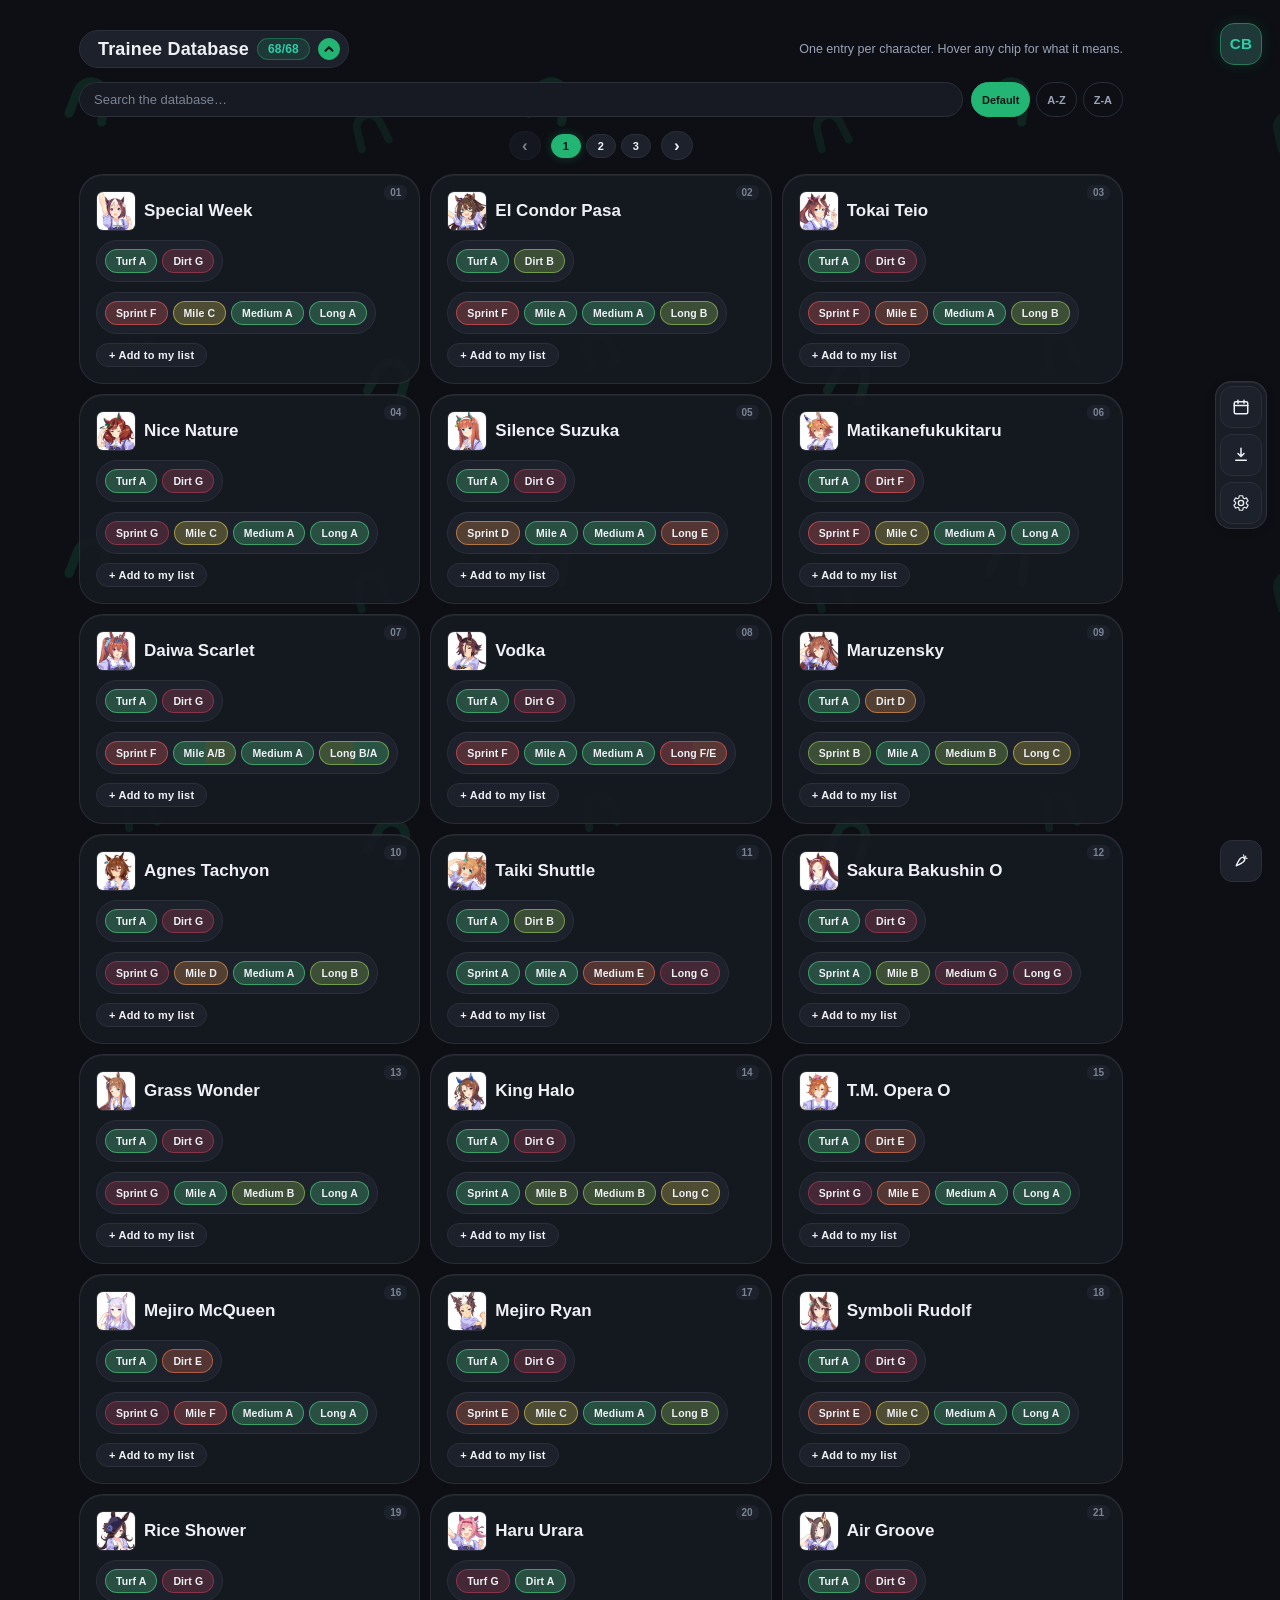
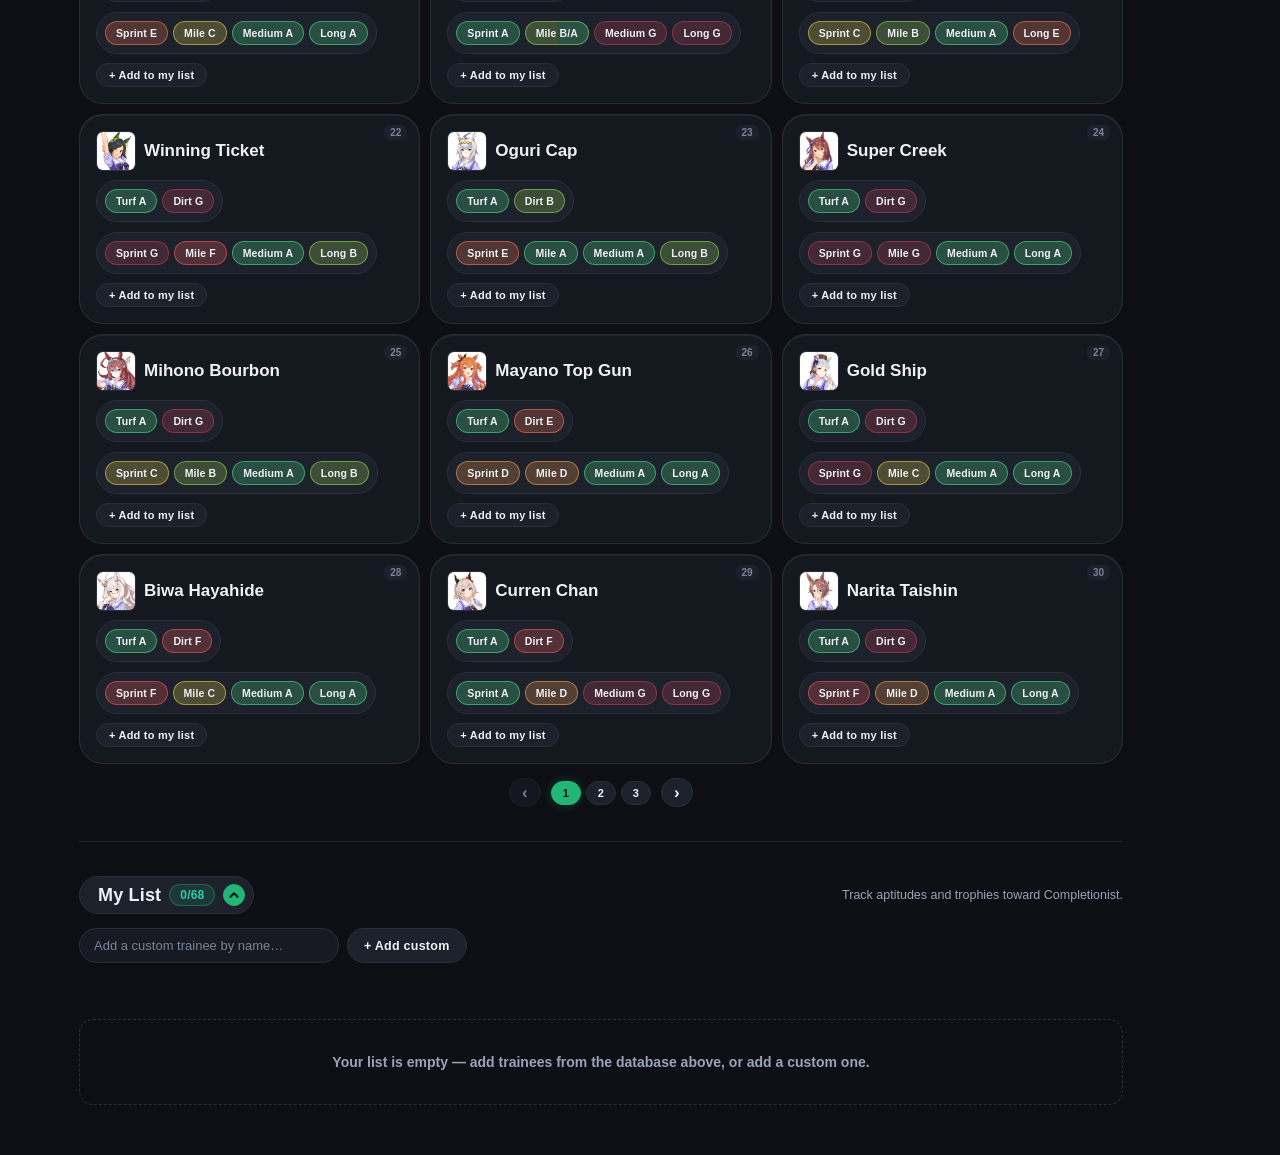
==== preview/index.html @ 5a446fa1 "v4.5-prev2.1" ====
<!DOCTYPE html>
<html lang="en">
<head>
  <meta charset="UTF-8">
  <meta name="viewport" content="width=device-width, initial-scale=1.0">
  <meta name="description" content="Completionist Board - Track character aptitudes, distances, and trophy ledger for trainees.">
  <meta http-equiv="Content-Security-Policy" content="default-src 'self'; script-src 'self'; style-src 'self' 'unsafe-inline' https://fonts.googleapis.com; font-src 'self' https://fonts.gstatic.com; img-src 'self' data: blob:; connect-src 'self'; object-src 'none'; base-uri 'self'; form-action 'self'; worker-src 'none'">
  <title>Completionist Board</title>
  <link rel="preconnect" href="https://fonts.googleapis.com">
  <link href="https://fonts.googleapis.com/css2?family=Quicksand:wght@400;500;600;700&display=swap" rel="stylesheet">
  <link rel="icon" type="image/png" href="../favicon.png">
  <link rel="stylesheet" href="style.css">
</head>
<body>

<svg class="bg-pattern" aria-hidden="true" focusable="false" xmlns="http://www.w3.org/2000/svg">
  <defs>
    <g id="cleat-shape">
      <path d="M-13,14 L-11,-3 A11,11 0 0 1 11,-3 L13,14" fill="none" stroke="var(--accent)" stroke-width="7" stroke-linecap="round" stroke-linejoin="round"/>
    </g>
    <pattern id="cleat-pattern" width="460" height="460" patternUnits="userSpaceOnUse">
      <use href="#cleat-shape" opacity="0.13" transform="translate(90,100) scale(1.3) rotate(15)"/>
      <use href="#cleat-shape" opacity="0.10" transform="translate(370,130) scale(1.1) rotate(-20)"/>
      <use href="#cleat-shape" opacity="0.11" transform="translate(140,350) scale(1.1) rotate(-12)"/>
      <use href="#cleat-shape" opacity="0.14" transform="translate(390,380) scale(1.3) rotate(22)"/>
    </pattern>
  </defs>
  <rect width="100%" height="100%" fill="url(#cleat-pattern)"/>
</svg>

<div class="topbar">
  <div class="wrap topbar-inner">
    <div class="brand">
      <h1>
        <svg class="brand-mark" viewBox="0 0 42 42" aria-hidden="true" xmlns="http://www.w3.org/2000/svg">
          <text x="50%" y="50%" dy=".35em" text-anchor="middle">CB</text>
        </svg>
        <span class="sr-only">Completionist Board</span>
      </h1>
    </div>
    <div class="topbar-actions">
      <div class="rail-nav" aria-label="Main navigation">
        <button class="btn rail-action" id="rail-view-btn" type="button" aria-label="Calendar View" title="Calendar View" data-tooltip="Calendar View">
          <svg viewBox="0 0 24 24" fill="none" aria-hidden="true" xmlns="http://www.w3.org/2000/svg">
            <rect x="3" y="5" width="18" height="16" rx="2" stroke="currentColor" stroke-width="2"/>
            <path d="M3 10H21M8 3V7M16 3V7" stroke="currentColor" stroke-width="2" stroke-linecap="round"/>
          </svg>
        </button>
        <button class="btn rail-action" id="backup-btn" type="button" aria-label="Backup" title="Backup" data-tooltip="Backup">
          <svg viewBox="0 0 24 24" fill="none" aria-hidden="true" xmlns="http://www.w3.org/2000/svg">
            <path d="M12 3v11M8 10l4 4 4-4M5 19h14" stroke="currentColor" stroke-width="2" stroke-linecap="round" stroke-linejoin="round"/>
          </svg>
        </button>
      </div>
      <div class="settings-wrap">
        <button class="btn icon-btn" id="settings-btn" aria-label="Settings" title="Settings" aria-haspopup="true" aria-expanded="false" aria-controls="settings-panel">
          <svg viewBox="0 0 24 24" aria-hidden="true" xmlns="http://www.w3.org/2000/svg" fill="none" stroke="currentColor" stroke-linecap="round" stroke-linejoin="round">
            <path d="M19.14 12.94c.04-.31.06-.63.06-.94s-.02-.63-.06-.94l2.03-1.58a.5.5 0 0 0 .12-.64l-1.92-3.32a.5.5 0 0 0-.6-.22l-2.39.96a7.03 7.03 0 0 0-1.6-.94l-.36-2.54a.5.5 0 0 0-.5-.43h-3.84a.5.5 0 0 0-.5.43l-.36 2.54a7.03 7.03 0 0 0-1.6.94l-2.39-.96a.5.5 0 0 0-.6.22l-1.92 3.32a.5.5 0 0 0 .12.64l2.03 1.58c-.04.31-.06.63-.06.94s.02.63.06.94l-2.03 1.58a.5.5 0 0 0-.12.64l1.92 3.32c.14.24.42.34.66.25l2.39-.96c.5.33 1.04.61 1.6.94l.36 2.54c.05.22.25.38.5.38h3.84c.25 0 .45-.16.5-.38l.36-2.54c.56-.33 1.1-.61 1.6-.94l2.39.96c.24.09.52-.01.66-.25l1.92-3.32a.5.5 0 0 0-.12-.64l-2.03-1.58z" stroke-width="1.5"/>
            <circle cx="12" cy="12" r="3.5" stroke-width="1.8" fill="none"/>
          </svg>
        </button>
        <div class="settings-panel" id="settings-panel">
          <div class="settings-group-label">Appearance</div>
          <div class="settings-row settings-row-icons">
            <button class="icon-pill-btn" id="mode-toggle-btn" aria-label="Toggle light/dark mode" data-tooltip="Toggle mode">
              <svg class="icon-toggle-sun" viewBox="0 0 24 24" fill="none" xmlns="http://www.w3.org/2000/svg">
                <circle cx="12" cy="12" r="4.2" stroke="currentColor" stroke-width="2" stroke-linecap="round"/>
                <path d="M12 2.5V5M12 19V21.5M4.2 4.2L6 6M18 18L19.8 19.8M2.5 12H5M19 12H21.5M4.2 19.8L6 18M18 6L19.8 4.2" stroke="currentColor" stroke-width="2" stroke-linecap="round"/>
              </svg>
              <svg class="icon-toggle-moon" viewBox="0 0 24 24" fill="none" xmlns="http://www.w3.org/2000/svg">
                <path d="M20 14.5A8.5 8.5 0 1 1 9.5 4a7 7 0 0 0 10.5 10.5Z" stroke="currentColor" stroke-width="2" stroke-linecap="round" stroke-linejoin="round"/>
              </svg>
            </button>
            <button class="icon-pill-btn" id="theme-toggle-btn" aria-label="Toggle Turf/Dirt color theme" data-tooltip="Toggle color theme">
              <svg class="icon-toggle-turf" viewBox="0 0 24 24" fill="none" xmlns="http://www.w3.org/2000/svg">
                <path d="M6 20V13C6 10 8 8 8 8C8 8 6 10 6 13" stroke="currentColor" stroke-width="2" stroke-linecap="round" stroke-linejoin="round"/>
                <path d="M12 20V10C12 7 14 5 14 5C14 5 12 7 12 10" stroke="currentColor" stroke-width="2" stroke-linecap="round" stroke-linejoin="round"/>
                <path d="M18 20V13C18 10 20 8 20 8C20 8 18 10 18 13" stroke="currentColor" stroke-width="2" stroke-linecap="round" stroke-linejoin="round"/>
              </svg>
              <svg class="icon-toggle-dirt" viewBox="0 0 24 24" fill="none" xmlns="http://www.w3.org/2000/svg">
                <path d="M3 18L8 9L12 15L15 10L21 18" stroke="currentColor" stroke-width="2" stroke-linecap="round" stroke-linejoin="round"/>
                <path d="M3 20H21" stroke="currentColor" stroke-width="2" stroke-linecap="round"/>
              </svg>
            </button>
          </div>
          <div class="settings-group-label" style="margin-top:6px;">Navbar position</div>
          <div class="nav-position-group" role="group" aria-label="Navbar position">
            <button class="nav-pos-btn" type="button" data-pos="left" aria-label="Place navbar on the left" aria-pressed="false" data-tooltip="Left">
              <svg viewBox="0 0 24 24" fill="none" aria-hidden="true" xmlns="http://www.w3.org/2000/svg">
                <rect x="3" y="4" width="18" height="16" rx="2.5" stroke="currentColor" stroke-width="2"/>
                <rect x="4.5" y="5.5" width="4" height="13" rx="1.5" fill="currentColor"/>
              </svg>
            </button>
            <button class="nav-pos-btn" type="button" data-pos="top" aria-label="Place navbar at the top" aria-pressed="false" data-tooltip="Top">
              <svg viewBox="0 0 24 24" fill="none" aria-hidden="true" xmlns="http://www.w3.org/2000/svg">
                <rect x="3" y="4" width="18" height="16" rx="2.5" stroke="currentColor" stroke-width="2"/>
                <rect x="4.5" y="5.5" width="15" height="4" rx="1.5" fill="currentColor"/>
              </svg>
            </button>
            <button class="nav-pos-btn" type="button" data-pos="right" aria-label="Place navbar on the right" aria-pressed="false" data-tooltip="Right">
              <svg viewBox="0 0 24 24" fill="none" aria-hidden="true" xmlns="http://www.w3.org/2000/svg">
                <rect x="3" y="4" width="18" height="16" rx="2.5" stroke="currentColor" stroke-width="2"/>
                <rect x="15.5" y="5.5" width="4" height="13" rx="1.5" fill="currentColor"/>
              </svg>
            </button>
            <button class="nav-pos-btn" type="button" data-pos="bottom" aria-label="Place navbar at the bottom" aria-pressed="false" data-tooltip="Bottom">
              <svg viewBox="0 0 24 24" fill="none" aria-hidden="true" xmlns="http://www.w3.org/2000/svg">
                <rect x="3" y="4" width="18" height="16" rx="2.5" stroke="currentColor" stroke-width="2"/>
                <rect x="4.5" y="14.5" width="15" height="4" rx="1.5" fill="currentColor"/>
              </svg>
            </button>
          </div>

          <div class="settings-divider"></div>
          <div class="settings-group-label">Customize</div>
          <div class="settings-row">
            <span>Custom trainees</span>
            <label class="switch"><input type="checkbox" id="toggle-custom-trainee"><span class="switch-slider"></span></label>
          </div>
          <div class="settings-row">
            <span>Custom trophies</span>
            <label class="switch"><input type="checkbox" id="toggle-custom-trophy"><span class="switch-slider"></span></label>
          </div>

          <div class="settings-divider"></div>
          <button class="btn small settings-about-btn" id="about-btn">About Completionist Board</button>
        </div>
      </div>
    </div>
    <div class="rail-item-wrap carotene-wrap">
      <button class="btn rail-action" id="carotene-btn" type="button" aria-label="Carotene" title="Carotene" data-tooltip="Carotene" aria-expanded="false" aria-controls="carotene-panel">
        <svg viewBox="0 0 24 24" fill="none" aria-hidden="true" xmlns="http://www.w3.org/2000/svg" stroke="currentColor" stroke-linecap="round" stroke-linejoin="round">
          <g transform="rotate(45 12 12)">
            <path d="M12 21C10.5 17 9 13.4 9 10.3C9 7.7 10.3 6.1 12 6.1C13.7 6.1 15 7.7 15 10.3C15 13.4 13.5 17 12 21Z" stroke-width="1.8"/>
            <path d="M12 6.3C11 4.9 10 4.3 8.6 3.9" stroke-width="1.5"/>
            <path d="M12 6.1C12 4.7 12 3.7 12 2.9" stroke-width="1.5"/>
            <path d="M12 6.3C13 4.9 14 4.3 15.4 3.9" stroke-width="1.5"/>
          </g>
        </svg>
      </button>
      <div class="carotene-panel" id="carotene-panel" aria-hidden="true">Coming Soon</div>
    </div>
  </div>
</div>

<div class="wrap">

<div id="standard-view">
  <section class="block">
    <div class="block-head">
      <h2>Trainee Database <span class="section-count" id="db-count">0/0</span>
        <button class="block-collapse-btn" id="db-collapse-btn" aria-label="Collapse Trainee Database">
          <span class="cal-trainee-arrow open">
            <svg viewBox="0 0 24 24" fill="none" xmlns="http://www.w3.org/2000/svg">
              <path d="M6 9l6 6 6-6" stroke="currentColor" stroke-width="3.5" stroke-linecap="round" stroke-linejoin="round"/>
            </svg>
          </span>
        </button>
      </h2>
      <span class="desc">One entry per character. Hover any chip for what it means.</span>
    </div>
    <div class="block-body open overflow-visible" id="db-block-body">
      <div class="search-row">
        <input class="search" id="db-search" type="text" placeholder="Search the database…">
        <div class="cal-trainee-sort" id="db-sort">
          <button class="sort-btn active" data-sort="default">Default</button>
          <button class="sort-btn" data-sort="az">A-Z</button>
          <button class="sort-btn" data-sort="za">Z-A</button>
        </div>
      </div>
      <div class="db-pagination" id="db-pagination-top" role="navigation" aria-label="Trainee database pagination"></div>
      <div class="db-grid" id="db-grid"></div>
      <div class="db-pagination" id="db-pagination-bottom" role="navigation" aria-label="Trainee database pagination"></div>
    </div>
  </section>

  <hr style="border:none;border-top:1px solid var(--line-soft);margin:34px 0;">

  <section class="block">
    <div class="block-head">
      <h2>My List <span class="section-count" id="my-count">0/0</span>
        <button class="block-collapse-btn" id="my-collapse-btn" aria-label="Collapse My List">
          <span class="cal-trainee-arrow open">
            <svg viewBox="0 0 24 24" fill="none" xmlns="http://www.w3.org/2000/svg">
              <path d="M6 9l6 6 6-6" stroke="currentColor" stroke-width="3.5" stroke-linecap="round" stroke-linejoin="round"/>
            </svg>
          </span>
        </button>
      </h2>
      <span class="desc">Track aptitudes and trophies toward Completionist.</span>
    </div>
    <div class="block-body open overflow-visible" id="my-block-body">
      <div class="search-row" id="custom-trainee-row">
        <input type="text" class="search" id="custom-name" placeholder="Add a custom trainee by name…" style="max-width:260px;">
        <button class="btn" id="custom-add-btn">+ Add custom</button>
      </div>
      <div class="db-pagination" id="my-pagination-top" role="navigation" aria-label="My List pagination"></div>
      <div class="mylist" id="mylist"></div>
      <div class="db-pagination" id="my-pagination-bottom" role="navigation" aria-label="My List pagination"></div>
      <div class="empty-note" id="mylist-empty" style="display:none;">Your list is empty — add trainees from the database above, or add a custom one.</div>
    </div>
  </section>
</div>

</div>

<div id="calendar-view" style="display:none;"></div>

<div class="modal-overlay" id="about-overlay" role="dialog" aria-modal="true" aria-labelledby="about-title">
  <div class="modal-box about-modal" id="about-modal">
    <div class="modal-head">
      <span class="modal-title" id="about-title">About the app</span>
      <button class="modal-close" id="about-close" aria-label="Close">✕</button>
    </div>
    <div class="version-badge">
      <div class="version-item"><span>Version</span><strong>v4.5-prev2.1</strong></div>
      <span class="version-divider" aria-hidden="true">|</span>
      <div class="version-item"><span>Database</span><strong>v2609a</strong></div>
    </div>
    <div class="about-text">
      <div class="about-section">
        <div class="about-section-label">Data</div>
        <p>Character aptitudes are consolidated from the Umamusume Wiki trainee tables across all Global costumes.</p>
        <p>The race calendar includes 152 G1-G3 races. Out-of-Bond is for custom trophies without a fixed date.</p>
      </div>
      <div class="about-section">
        <div class="about-section-label">Privacy &amp; backup</div>
        <p>Your list stays private in this browser. Use <strong>Backup</strong> to move it between sessions or devices.</p>
      </div>
      <div class="about-section about-links">
        <div class="about-section-label">More</div>
        <p>Want to return to the stable build? Open the <a href="../">Main version <span>(current version: 4.3)</span></a>.</p>
        <p class="about-credit">2026, Mujairkitten · Made with various AI tools · Not affiliated with Cygames.<br>Source code is licensed under GPL-3. Uma icons follow <a href="https://umamusume.com/fan-createdguide">Cygames' Fan Content Guide</a>.</p>
      </div>
    </div>
  </div>
</div>

<div class="modal-overlay" id="backup-overlay" role="dialog" aria-modal="true" aria-labelledby="backup-title">
  <div class="modal-box" id="backup-modal">
    <div class="modal-head">
      <span class="modal-title" id="backup-title">Backup</span>
      <button class="modal-close" id="backup-close" aria-label="Close">✕</button>
    </div>
    <div class="cal-tabs" id="backup-tabs" role="tablist" aria-label="Backup mode">
      <button class="cal-tab-btn active" data-tab="export" role="tab" aria-selected="true">Export</button>
      <button class="cal-tab-btn" data-tab="import" role="tab" aria-selected="false">Import</button>
    </div>
    <div id="backup-export-panel">
      <textarea class="backup-textarea" id="backup-export-text" readonly spellcheck="false"></textarea>
      <button class="btn small" id="backup-export-file-btn">Export file</button>
    </div>
    <div id="backup-import-panel" style="display:none;">
      <textarea class="backup-textarea" id="backup-import-text" placeholder="Paste your exported JSON here…" spellcheck="false"></textarea>
      <div class="backup-import-actions">
        <button class="btn small" id="backup-import-text-btn">Import pasted list</button>
        <label class="btn small" for="backup-import-file">Import from file</label>
        <input type="file" id="backup-import-file" accept=".json">
      </div>
    </div>
  </div>
</div>

<div id="tooltip" role="tooltip" aria-hidden="true"></div>

<script type="module" src="main.js"></script>
</body>
</html>
---- preview/style.css ----
/* ------------------------------------------------------------------
 * Z-INDEX SCALE (keep in ascending order):
 *   30  .cal-tabs-main          sticky year-group tabs
 *   40  .cal-sidebar            sticky sidebar
 *   50  .race-suggest           autocomplete dropdown
 *   60  .mycard.suggest-open    card raised while its dropdown is open
 *   90  .topbar                 main navbar
 *   95  .settings-panel
 *   96  .cal-trainee-panel
 *   97  .cal-sidebar.panel-open
 *  200  .carotene-panel
 *  200  .modal-overlay
 * 1000  #tooltip
 * ------------------------------------------------------------------ */

:root {
  --bg: #0d0f14;
  --bg-alt: #12141b;
  --panel: #171a22;
  --panel-2: #1d212b;
  --line: #2a2f3a;
  --line-soft: #232733;
  --ink: #eef0f5;
  --ink-dim: #9aa3b8;
  --ink-faint: #7a8494;
  --accent: #22b573;
  --accent-dim: #1a8f5a;
  --accent2: #2bcfa8;
  --accent-rgb: 34, 181, 115;
  --accent2-rgb: 43, 207, 168;
  --glass-bg: rgba(23, 26, 34, .72);
  --glass-bg-soft: rgba(23, 26, 34, .65);
  --glass-border: rgba(255, 255, 255, .09);
  --glass-highlight: inset 0 1px 0 rgba(255, 255, 255, .06);
  --faux-glass-bg: rgba(23, 26, 34, .86);
  --faux-glass-card-bg: rgba(23, 26, 34, .86);
  --a: #4ee38a;
  --b: #9fdb5c;
  --c: #e8d94f;
  --d: #ffa552;
  --e: #ff7a52;
  --f: #ff5c5c;
  --g: #c23f5a;
  --g1: #4288e2;
  --g2: #f0608c;
  --g3: #55c470;
  --a-text: var(--a);
  --b-text: var(--b);
  --c-text: var(--c);
  --d-text: var(--d);
  --e-text: var(--e);
  --f-text: var(--f);
  --g-text: var(--g);
  font-family: "Quicksand", sans-serif;
}
@keyframes modal-enter {
  from { opacity: 0; transform: translateY(12px) scale(.97); }
  to { opacity: 1; transform: translateY(0) scale(1); }
}
@keyframes progress-fill {
  from { width: 0; }
}
@keyframes calendar-flash {
  0% { box-shadow: 0 0 0 0 var(--accent), 0 0 0 0 rgba(var(--accent-rgb), 0); }
  35% { box-shadow: 0 0 0 2px var(--accent), 0 0 18px 3px rgba(var(--accent-rgb), .55); }
  100% { box-shadow: 0 0 0 0 var(--accent), 0 0 0 0 rgba(var(--accent-rgb), 0); }
}
body.light {
  --bg: #f3f4f9;
  --bg-alt: #ffffff;
  --panel: #ffffff;
  --panel-2: #eef0f6;
  --line: #dde1eb;
  --line-soft: #e8ebf2;
  --ink: #1c2029;
  --ink-dim: #5b6474;
  --ink-faint: #656c7a;
  --accent: #187a4d;
  --accent-dim: #125f3b;
  --accent2: #187560;
  --accent-rgb: 24, 122, 77;
  --accent2-rgb: 24, 117, 96;
  --glass-bg: var(--bg-alt);
  --glass-bg-soft: var(--panel);
  --glass-border: var(--line);
  --glass-highlight: none;
  --faux-glass-bg: var(--panel-2);
  --faux-glass-card-bg: var(--panel);
  --a-text: #1f8a52;
  --b-text: #6b9628;
  --c-text: #8a7a0e;
  --d-text: #b8611a;
  --e-text: #b8401a;
  --f-text: #b82626;
  --g-text: #942e46;
}
body.dirt {
  --accent: #e0a640;
  --accent-dim: #b9822e;
  --accent2: #c97b4a;
  --accent-rgb: 224, 166, 64;
  --accent2-rgb: 201, 123, 74;
}
body.light.dirt {
  --accent: #9c6a0a;
  --accent-dim: #7f560a;
  --accent2: #a85a2e;
  --accent-rgb: 156, 106, 10;
  --accent2-rgb: 168, 90, 46;
}
* {
  box-sizing: border-box;
}
button, input, textarea, select {
  font-family: inherit;
}
body {
  margin: 0;
  overflow-x: hidden;
  background-color: var(--bg);
  color: var(--ink);
  padding-bottom: calc(var(--topbar-h, 70px) + 20px);
  font-family: "Quicksand", sans-serif;
  transition: background-color .3s ease, color .3s ease;
}
body.nav-top {
  padding-bottom: 0;
  padding-top: var(--topbar-h, 70px);
}
body.nav-top .topbar {
  top: 0;
  bottom: auto;
}
.bg-pattern {
  position: fixed;
  inset: 0;
  width: 100vw;
  height: 100vh;
  z-index: -1;
  pointer-events: none;
}
.wrap {
  max-width: 1080px;
  margin: 0 auto;
  padding: 0 18px;
}
.topbar {
  background: transparent;
  backdrop-filter: none;
  -webkit-backdrop-filter: none;
  border-top: 0;
  border-bottom: 0;
  /* S1: match desktop's 10px vertical so the pill height stays stable
     across the 960px breakpoint. */
  padding: 10px 0;
  margin-top: 0;
  position: fixed;
  left: 0;
  right: 0;
  top: auto;
  bottom: 0;
  z-index: 90;
  pointer-events: none;
}
.topbar-inner {
  display: flex;
  align-items: center;
  justify-content: space-between;
  gap: 12px;
}
/* Topbar: 3-section "dock". Only the central section keeps pill chrome;
   outer sections mirror its footprint (padding + border + radius) so all
   three read as siblings even without a background. */
.topbar-inner > .brand,
.topbar-inner > .topbar-actions,
.topbar-inner > .carotene-wrap {
  display: flex;
  align-items: center;
  justify-content: center;
  gap: 6px;
  padding: 4px;
  border: 1px solid transparent;
  /* Nested-radius formula: outer = inner button radius + padding.
     Buttons use 12px → container uses 12 + 4 = 16px. */
  border-radius: 16px;
  box-sizing: border-box;
}
.topbar-inner > .topbar-actions {
  background: color-mix(in srgb, var(--panel-2) 80%, transparent);
  border-color: var(--glass-border);
  box-shadow: var(--glass-highlight), 0 2px 10px rgba(0, 0, 0, .12);
}
body.light .topbar-inner > .topbar-actions {
  box-shadow: 0 1px 3px rgba(0, 0, 0, .08), inset 0 1px 0 rgba(255, 255, 255, .7);
}
.brand {
  display: flex;
  align-items: baseline;
  gap: 10px;
}
.brand h1 {
  width: 42px;
  height: 42px;
  display: flex;
  align-items: center;
  justify-content: center;
  margin: 0;
  border: 1px solid color-mix(in srgb, var(--accent) 55%, var(--line));
  border-radius: 14px;
  background: color-mix(in srgb, var(--accent) 16%, var(--panel-2));
  color: var(--accent2);
  box-shadow: 0 0 16px rgba(var(--accent-rgb), .14);
}
.brand-mark {
  width: 42px;
  height: 42px;
  fill: currentColor;
  font-family: "Quicksand", sans-serif;
  font-weight: 800;
  font-size: 16px;
  letter-spacing: .02em;
}
.sr-only {
  position: absolute;
  width: 1px;
  height: 1px;
  padding: 0;
  margin: -1px;
  overflow: hidden;
  clip: rect(0, 0, 0, 0);
  white-space: nowrap;
  border: 0;
}
.topbar-actions {
  display: flex;
  align-items: center;
  gap: 10px;
}
.btn {
  font-size: 12.5px;
  letter-spacing: .02em;
  font-weight: 600;
  background: var(--panel-2);
  color: var(--ink);
  border: 1px solid var(--line);
  border-radius: 999px;
  padding: 8px 16px;
  cursor: pointer;
  transition: box-shadow .15s ease, border-color .15s ease, color .15s ease, background-color .15s ease;
}
.btn:hover {
  border-color: var(--accent-dim);
  color: var(--accent2);
  box-shadow: 0 0 8px rgba(var(--accent-rgb), .18);
  transform: translateY(-1px);
}
.btn:active {
  transform: translateY(1px) scale(.98);
}
.btn:disabled {
  opacity: .5;
  cursor: not-allowed;
  box-shadow: none;
  transform: none;
}
.btn.small {
  padding: 5px 12px;
  font-size: 11px;
}
.btn.ghost {
  background: transparent;
}
.icon-btn {
  padding: 8px 12px;
  font-size: 15px;
  line-height: 1;
}
.settings-wrap {
  position: relative;
  width: 42px;
  height: 42px;
  display: grid;
  place-items: center;
}
.rail-nav {
  display: flex;
  flex-direction: row;
  align-items: center;
  justify-content: center;
  gap: 6px;
}
.rail-action {
  display: inline-flex;
  align-items: center;
  justify-content: center;
  width: 42px;
  min-width: 42px;
  min-height: 42px;
  padding: 10px;
  gap: 10px;
  overflow: hidden;
  white-space: nowrap;
  /* Rounder square. 12 + 4 (container padding) = 16 = container radius. */
  border-radius: 12px;
  transition: box-shadow .15s ease, border-color .15s ease, color .15s ease, background-color .15s ease, transform .15s ease;
}
.rail-action svg {
  display: block;
  width: 18px;
  height: 18px;
  flex: 0 0 18px;
}
.carotene-wrap {
  width: 42px;
  height: 42px;
  display: grid;
  place-items: center;
}
#settings-btn,
.settings-wrap > #settings-btn {
  width: 42px;
  height: 42px;
  min-width: 42px;
  min-height: 42px;
  display: grid;
  place-items: center;
  padding: 0;
  border-radius: 12px;
  font-size: 0;
  line-height: 1;
}
#settings-btn svg {
  width: 18px;
  height: 18px;
  margin: 0;
}
.settings-panel {
  position: absolute;
  bottom: calc(100% + 8px);
  right: 0;
  background: var(--faux-glass-bg);
  border: 1px solid var(--glass-border);
  border-radius: 16px;
  padding: 12px 14px;
  width: 230px;
  max-height: calc(100vh - 24px);
  overflow-y: auto;
  z-index: 95;
  box-shadow: 0 12px 32px rgba(0, 0, 0, .5), 0 0 18px rgba(var(--accent-rgb), .16);
  display: flex;
  flex-direction: column;
  gap: 8px;
  opacity: 0;
  transform: translateY(10px) scale(.94);
  transform-origin: bottom right;
  pointer-events: none;
  transition: opacity .28s cubic-bezier(.4, 0, .2, 1), transform .28s cubic-bezier(.4, 0, .2, 1);
}
.settings-panel.show {
  opacity: 1;
  transform: translateY(0) scale(1);
  pointer-events: auto;
}
body.nav-top .settings-panel {
  bottom: auto;
  top: calc(100% + 8px);
  transform: translateY(-10px) scale(.94);
  transform-origin: top right;
}
body.nav-top .settings-panel.show {
  transform: translateY(0) scale(1);
}
/* M4/N1: keep sticky calendar chrome below the fixed topbar regardless of viewport. */
body.nav-top .cal-tabs-main,
body.nav-top .cal-sidebar {
  top: calc(var(--topbar-h, 70px) + 20px);
}
.rail-item-wrap {
  position: relative;
  display: inline-block;
}
.carotene-panel {
  display: none;
  position: absolute;
  bottom: calc(100% + 8px);
  right: 0;
  background: var(--faux-glass-bg);
  border: 1px solid var(--glass-border);
  padding: 8px 10px;
  border-radius: 10px;
  white-space: nowrap;
  z-index: 200;
  font-weight: 700;
}
.carotene-panel.open {
  display: block;
}
body.nav-top .carotene-panel {
  bottom: auto;
  top: calc(100% + 8px);
}
.settings-group-label {
  font-weight: 700;
  font-size: 10px;
  letter-spacing: .06em;
  text-transform: uppercase;
  color: var(--ink-faint);
  margin-top: 2px;
}
.settings-divider {
  border-top: 1px solid var(--line);
  margin: 2px 0;
}
.settings-row {
  display: flex;
  align-items: center;
  justify-content: space-between;
  gap: 10px;
  font-weight: 600;
  font-size: 13px;
  color: var(--ink);
}
.settings-row-sub {
  padding-left: 12px;
  font-size: 12px;
  color: var(--ink-dim);
}
.settings-row-disabled {
  opacity: .45;
}
.settings-row-icons {
  gap: 10px;
}
.icon-pill-btn {
  flex: 1;
  height: 34px;
  border-radius: 999px;
  background: var(--panel-2);
  border: 1px solid var(--line);
  color: var(--ink-dim);
  display: inline-flex;
  align-items: center;
  justify-content: center;
  cursor: pointer;
  transition: box-shadow .15s ease, border-color .15s ease, color .15s ease, background .15s ease;
}
.icon-pill-btn svg {
  width: 18px;
  height: 18px;
  display: none;
}
#cal-exit-btn svg {
  display: block;
}
.icon-pill-btn:hover {
  color: var(--accent2);
  border-color: var(--accent-dim);
  box-shadow: 0 0 10px rgba(var(--accent-rgb), .3);
}
.nav-position-group {
  display: grid;
  grid-template-columns: repeat(4, 1fr);
  gap: 6px;
  margin-top: 2px;
}
.nav-pos-btn {
  height: 34px;
  border-radius: 10px;
  background: var(--panel-2);
  border: 1px solid var(--line);
  color: var(--ink-dim);
  display: inline-flex;
  align-items: center;
  justify-content: center;
  cursor: pointer;
  padding: 0;
  transition: box-shadow .15s ease, border-color .15s ease, color .15s ease, background .15s ease;
}
.nav-pos-btn svg {
  width: 18px;
  height: 18px;
  display: block;
}
.nav-pos-btn:hover:not(:disabled) {
  color: var(--accent2);
  border-color: var(--accent-dim);
  box-shadow: 0 0 10px rgba(var(--accent-rgb), .3);
}
.nav-pos-btn.active {
  background: var(--accent);
  border-color: var(--accent);
  color: #12141a;
  box-shadow: 0 0 10px rgba(var(--accent-rgb), .4);
}
.nav-pos-btn:disabled {
  opacity: .32;
  cursor: not-allowed;
}
body.light .nav-pos-btn {
  background: var(--panel);
  color: var(--ink);
  box-shadow: 0 1px 3px rgba(0,0,0,.09), inset 0 1px 0 rgba(255,255,255,.7);
}
body.light .nav-pos-btn:hover:not(:disabled) {
  color: var(--accent);
  border-color: var(--accent);
}
body.light .nav-pos-btn.active {
  background: var(--accent);
  border-color: var(--accent);
  box-shadow: inset 0 1px 3px rgba(0,0,0,.15);
  color: #ffffff;
}
@media (max-width: 959.98px) {
  .nav-position-group {
    grid-template-columns: repeat(2, 1fr);
  }
  .nav-pos-btn[data-pos="left"],
  .nav-pos-btn[data-pos="right"] {
    display: none;
  }
}
#mode-toggle-btn .icon-toggle-moon,
#cal-mode-toggle-btn .icon-toggle-moon {
  display: block;
}
body.light #mode-toggle-btn .icon-toggle-sun,
body.light #cal-mode-toggle-btn .icon-toggle-sun {
  display: block;
}
body.light #mode-toggle-btn .icon-toggle-moon,
body.light #cal-mode-toggle-btn .icon-toggle-moon {
  display: none;
}
#theme-toggle-btn .icon-toggle-turf,
#cal-theme-toggle-btn .icon-toggle-turf {
  display: block;
}
body.dirt #theme-toggle-btn .icon-toggle-dirt,
body.dirt #cal-theme-toggle-btn .icon-toggle-dirt {
  display: block;
}
body.dirt #theme-toggle-btn .icon-toggle-turf,
body.dirt #cal-theme-toggle-btn .icon-toggle-turf {
  display: none;
}
.switch {
  position: relative;
  display: inline-block;
  width: 38px;
  height: 22px;
  flex-shrink: 0;
}
.switch input {
  opacity: 0;
  width: 0;
  height: 0;
  position: absolute;
}
.switch-slider {
  position: absolute;
  inset: 0;
  background: var(--line);
  border-radius: 999px;
  cursor: pointer;
  transition: background .15s ease;
}
.switch input:disabled + .switch-slider {
  cursor: not-allowed;
}
.switch-slider::before {
  content: "";
  position: absolute;
  width: 16px;
  height: 16px;
  left: 3px;
  top: 3px;
  background: #fff;
  border-radius: 50%;
  transition: transform .15s ease;
  box-shadow: 0 1px 3px rgba(0, 0, 0, .4);
}
.switch input:checked + .switch-slider {
  background: var(--accent);
  box-shadow: 0 0 10px rgba(var(--accent-rgb), .5);
}
.switch input:checked + .switch-slider::before {
  transform: translateX(16px);
}
input[type=file] {
  display: none;
}
section.block {
  margin: 30px 0;
  isolation: isolate;
}
.block-head {
  display: flex;
  align-items: center;
  gap: 12px;
  margin-bottom: 14px;
  flex-wrap: wrap;
}
.block-head h2 {
  font-size: 18px;
  font-weight: 700;
  letter-spacing: .01em;
  margin: 0;
  display: inline-flex;
  align-items: center;
  gap: 8px;
  background: var(--panel-2);
  border: 1px solid var(--line);
  border-radius: 999px;
  padding: 7px 8px 7px 18px;
}
.section-count {
  font-size: 12px;
  font-weight: 700;
  color: var(--accent2);
  background: color-mix(in srgb, var(--accent) 16%, transparent);
  border: 1px solid color-mix(in srgb, var(--accent) 40%, transparent);
  border-radius: 999px;
  padding: 3px 10px;
  white-space: nowrap;
}
.block-head .desc {
  font-size: 12.5px;
  color: var(--ink-dim);
  margin-left: auto;
}
.block-collapse-btn {
  background: none;
  border: none;
  padding: 0;
  cursor: pointer;
  display: flex;
  align-items: center;
  flex-shrink: 0;
}
.block-body {
  display: flex;
  flex-direction: column;
  gap: 14px;
  opacity: 1;
  overflow: hidden;
  transition: max-height .35s cubic-bezier(.4, 0, .2, 1), opacity .3s ease;
}
.block-body:not(.open) {
  max-height: 0;
  opacity: 0;
}
.block-body.overflow-visible {
  overflow: visible;
}
.search-row {
  display: flex;
  gap: 8px;
  flex-wrap: wrap;
}
.search {
  font-size: 13px;
  font-weight: 500;
  padding: 9px 14px;
  border: 1px solid var(--line);
  border-radius: 999px;
  background: var(--panel);
  color: var(--ink);
  flex: 1;
  min-width: 180px;
  transition: box-shadow .15s ease, border-color .15s ease, background-color .15s ease, color .15s ease;
}
.search:focus {
  outline: none;
  border-color: var(--accent-dim);
  box-shadow: 0 0 12px rgba(var(--accent-rgb), .3);
}
.search::placeholder {
  color: var(--ink-faint);
}
.db-grid {
  display: grid;
  grid-template-columns: repeat(auto-fill, minmax(300px, 1fr));
  gap: 10px;
}
.db-pagination {
  display: flex;
  align-items: center;
  justify-content: center;
  gap: 10px;
  flex-wrap: wrap;
}
.db-page-numbers {
  display: inline-flex;
  align-items: center;
  gap: 5px;
}
.db-page-ellipsis {
  color: var(--ink-faint);
  font-weight: 700;
  padding: 0 4px;
}
.db-pagination .page-arrow {
  width: 32px;
  min-width: 32px;
  padding-left: 0;
  padding-right: 0;
  font-size: 17px;
  line-height: 1;
}
.db-pagination .page-number {
  min-width: 30px;
  padding-left: 8px;
  padding-right: 8px;
}
.db-pagination .page-number.active {
  background: var(--accent);
  border-color: var(--accent);
  color: #12141a;
  box-shadow: 0 0 10px rgba(var(--accent-rgb), .3);
}
.db-card {
  background: var(--faux-glass-card-bg);
  border: 1px solid var(--glass-border);
  border-radius: 24px;
  padding: 16px;
  display: flex;
  flex-direction: column;
  gap: 9px;
  position: relative;
  box-shadow: var(--glass-highlight);
  transition: box-shadow .15s ease, border-color .15s ease, background-color .15s ease;
}
.db-card:hover {
  border-color: var(--accent-dim);
  box-shadow: var(--glass-highlight), 0 0 18px rgba(var(--accent-rgb), .16);
}
.db-card-top {
  display: flex;
  align-items: center;
  gap: 8px;
  padding-right: 26px;
}
.db-card-top.no-num {
  padding-right: 0;
}
.db-num {
  position: absolute;
  top: 10px;
  right: 12px;
  font-size: 10px;
  font-weight: 700;
  color: var(--ink-faint);
  background: var(--panel-2);
  border-radius: 6px;
  padding: 2px 6px;
  flex-shrink: 0;
}
.db-name {
  font-size: 17px;
  font-weight: 600;
  flex: 1;
  min-width: 0;
  overflow: hidden;
  text-overflow: ellipsis;
  white-space: nowrap;
}
.apt-groups {
  display: flex;
  align-items: stretch;
  gap: 10px;
  flex-wrap: wrap;
}
.apt-container {
  display: flex;
  align-items: center;
  gap: 5px;
  flex-wrap: wrap;
  border: 1px solid var(--line);
  border-radius: 21px;
  padding: 8px;
  background: var(--panel-2);
}
.chip {
  font-weight: 700;
  font-size: 10.5px;
  line-height: 12px;
  letter-spacing: .01em;
  padding: 5px 10px;
  border-radius: 12px;
  color: var(--ink);
  white-space: nowrap;
  border: 1px solid var(--chip-border, var(--line));
  background: var(--chip-bg, var(--panel));
  cursor: default;
  box-shadow: none;
  transition: transform .15s ease, box-shadow .15s ease, background-color .15s ease, color .15s ease;
}
.chip:hover {
  box-shadow: 0 0 5px 0 var(--chip-glow, transparent);
  transform: translateY(-1px);
}
body.light .chip {
  box-shadow: inset 0 1px 0 rgba(255, 255, 255, .7), inset 0 -1px 2px rgba(0, 0, 0, .07), 0 1px 2px rgba(0, 0, 0, .10);
  border-color: var(--line);
}
body.light .chip:hover {
  box-shadow: inset 0 1px 0 rgba(255, 255, 255, .9), inset 0 -1px 2px rgba(0, 0, 0, .08), 0 2px 6px rgba(0, 0, 0, .16);
  transform: translateY(-1px);
}
.add-btn {
  align-self: flex-start;
}
.mylist {
  display: flex;
  flex-direction: column;
  gap: 12px;
}
.empty-note {
  text-align: center;
  padding: 34px 16px;
  color: var(--ink-dim);
  font-size: 14px;
  font-weight: 600;
  border: 1px dashed var(--line);
  border-radius: 14px;
}
.mycard {
  background: var(--glass-bg-soft);
  backdrop-filter: blur(8px);
  -webkit-backdrop-filter: blur(8px);
  border: 1px solid var(--glass-border);
  border-radius: 24px;
  padding: 18px;
  box-shadow: var(--glass-highlight);
  position: relative;
  transition: box-shadow .15s ease, border-color .15s ease, background-color .15s ease;
}
.mycard.suggest-open {
  z-index: 60;
}
@supports not ((backdrop-filter: blur(1px)) or (-webkit-backdrop-filter: blur(1px))) {
  .mycard, .cal-trainee-card, .cal-tool-box, .modal-box { background: var(--panel); }
}
.mycard:hover {
  border-color: var(--accent-dim);
  box-shadow: var(--glass-highlight), 0 0 18px rgba(var(--accent-rgb), .14);
}
.mycard-head {
  display: flex;
  align-items: center;
  gap: 10px;
  margin-bottom: 10px;
}
.mycard-name {
  font-size: 19px;
  font-weight: 700;
  flex: 1;
  min-width: 0;
  overflow: hidden;
  text-overflow: ellipsis;
  white-space: nowrap;
}
.cats-row {
  margin-bottom: 10px;
}
.focus-line {
  font-size: 12px;
  font-weight: 600;
  margin-bottom: 12px;
  color: var(--e-text);
  gap: 6px;
  flex-wrap: wrap;
}
.focus-line b {
  font-size: 10.5px;
  letter-spacing: .03em;
  font-weight: 700;
}
.focus-line.clear {
  color: var(--a-text);
}
.trophy-section {
  border-top: 1px solid var(--line-soft);
  padding-top: 10px;
}
.trophy-top {
  display: flex;
  align-items: center;
  gap: 10px;
  margin-bottom: 8px;
}
.trophy-top .label {
  font-size: 10.5px;
  font-weight: 700;
  letter-spacing: .04em;
  color: var(--ink-dim);
}
.progress-track {
  flex: 1;
  height: 8px;
  background: var(--bg);
  border: 1px solid var(--line);
  border-radius: 999px;
  overflow: hidden;
}
.progress-fill {
  height: 100%;
  background: linear-gradient(90deg, var(--accent), var(--accent2));
  box-shadow: 0 0 8px rgba(var(--accent2-rgb), .6);
  animation: progress-fill .5s ease-out both;
}
.progress-pct {
  font-size: 11px;
  font-weight: 700;
  min-width: 66px;
  text-align: right;
}
.trophy-list {
  display: flex;
  flex-direction: column;
  gap: 4px;
  margin-bottom: 8px;
}
.trophy-item {
  display: flex;
  align-items: center;
  gap: 6px;
  flex-wrap: wrap;
  font-size: 12.5px;
  font-weight: 500;
}
.trophy-item input[type=checkbox] {
  accent-color: var(--accent);
  width: 14px;
  height: 14px;
}
/* Only the race-name span (the first direct span sibling) gets the
   completed look. Mini-tags, dates, and icons stay crisp. */
.trophy-item.checked > span:first-of-type {
  text-decoration: line-through;
  color: var(--ink-faint);
}
.trophy-item .rm {
  margin-left: auto;
  background: none;
  border: none;
  color: var(--ink-faint);
  cursor: pointer;
  font-size: 14px;
  line-height: 1;
  padding: 2px 4px;
}
.trophy-item .rm:hover {
  color: var(--f-text);
}
.add-trophy {
  display: flex;
  gap: 6px;
  position: relative;
}
.add-trophy input {
  flex: 1;
  font-size: 12px;
  font-weight: 500;
  padding: 7px 10px;
  border: 1px solid var(--line);
  border-radius: 999px;
  background: var(--bg);
  color: var(--ink);
}
.race-suggest {
  display: none;
  position: absolute;
  top: calc(100% + 6px);
  left: 0;
  right: 0;
  background: var(--faux-glass-bg);
  border: 1px solid var(--glass-border);
  border-radius: 12px;
  max-height: 240px;
  overflow-y: auto;
  z-index: 50;
  box-shadow: 0 10px 30px rgba(0, 0, 0, .5), 0 0 16px rgba(var(--accent-rgb), .12);
}
.race-suggest.show {
  display: block;
}
.race-suggest-item {
  display: flex;
  align-items: center;
  gap: 8px;
  padding: 8px 12px;
  font-size: 12px;
  font-weight: 500;
  cursor: pointer;
  border-bottom: 1px solid var(--line-soft);
}
.race-suggest-item:last-child {
  border-bottom: none;
}
.race-suggest-item:hover {
  background: var(--panel);
}
.race-suggest-empty {
  padding: 10px 12px;
  font-size: 12px;
  font-weight: 500;
  color: var(--ink-faint);
}
.race-info {
  flex: 1;
  display: flex;
  flex-direction: column;
  gap: 1px;
  min-width: 0;
}
.race-name {
  color: var(--ink);
}
.race-date {
  font-size: 10px;
  font-weight: 500;
  color: var(--ink-faint);
}
.race-meta {
  display: flex;
  gap: 4px;
  flex-shrink: 0;
}
.race-grade-tag {
  font-weight: 700;
  font-size: 10px;
  padding: 2px 7px;
  border-radius: 999px;
  color: #12141a;
  border: none;
  flex-shrink: 0;
}
.mini-tag {
  font-weight: 700;
  font-size: 10px;
  padding: 2px 7px;
  border-radius: 999px;
  color: #12141a;
  white-space: nowrap;
}
.trophy-date {
  font-size: 10px;
  font-weight: 500;
  color: var(--ink-faint);
  white-space: nowrap;
}
.trainee-icon {
  width: var(--icon-size, 32px);
  height: var(--icon-size, 32px);
  border-radius: calc(var(--icon-size, 32px) * 0.28);
  background: var(--panel-2);
  border: 1px solid var(--line);
  flex-shrink: 0;
  overflow: hidden;
  position: relative;
  display: flex;
  align-items: center;
  justify-content: center;
}
.db-card .trainee-icon {
  border-radius: 7px;
}
.mycard .trainee-icon {
  border-radius: 5px;
}
.trainee-icon img {
  width: 100%;
  height: 100%;
  object-fit: cover;
  display: block;
}
.trainee-icon .icon-fallback {
  display: none;
  align-items: center;
  justify-content: center;
  width: 100%;
  height: 100%;
  font-weight: 700;
  font-size: calc(var(--icon-size, 32px) * 0.4);
  color: var(--ink-faint);
}
#tooltip {
  position: fixed;
  z-index: 1000;
  pointer-events: none;
  background: var(--faux-glass-bg);
  border: 1px solid var(--glass-border);
  border-radius: 12px;
  padding: 10px 12px;
  width: 220px;
  font-size: 11.5px;
  font-weight: 500;
  line-height: 1.4;
  color: var(--ink);
  box-shadow: 0 6px 22px rgba(0, 0, 0, .5), 0 0 18px rgba(var(--accent-rgb), .18);
  opacity: 0;
  transform: translateY(4px);
  transition: opacity .1s ease, transform .1s ease;
  border-top: 3px solid var(--accent);
}
#tooltip.show {
  opacity: 1;
  transform: translateY(0);
}
#tooltip .tt-head {
  font-weight: 700;
  font-size: 13px;
  margin-bottom: 3px;
}
#tooltip .tt-stat {
  font-size: 10px;
  font-weight: 600;
  color: var(--ink-dim);
  margin-bottom: 6px;
}
#tooltip .tt-variant {
  margin-top: 6px;
  padding-top: 6px;
  border-top: 1px solid var(--line);
  color: var(--accent2);
}
footer {
  text-align: center;
  font-size: 11px;
  color: var(--ink-faint);
  margin-top: 50px;
  font-weight: 500;
  line-height: 1.7;
}
.inline-cal {
  border-top: 1px solid var(--line-soft);
  margin-top: 12px;
  padding-top: 10px;
}
.inline-cal-toggle {
  background: none;
  border: none;
  color: var(--ink-dim);
  font-weight: 700;
  font-size: 12.5px;
  cursor: pointer;
  padding: 0;
  display: flex;
  align-items: center;
  gap: 6px;
}
.inline-cal-toggle:hover {
  color: var(--accent2);
}
.inline-cal-body {
  display: none;
  margin-top: 10px;
}
.inline-cal-body.open {
  display: block;
}
.calendar-layout {
  display: flex;
  align-items: flex-start;
  gap: 20px;
  max-width: 1440px;
  margin: 20px auto;
  padding: 0 18px;
}
.cal-sidebar {
  width: 340px;
  flex-shrink: 0;
  display: flex;
  flex-direction: column;
  gap: 16px;
  position: sticky;
  top: 20px;
  z-index: 40;
}
.cal-sidebar.panel-open {
  z-index: 97;
}
.cal-trainee-card {
  background: var(--glass-bg-soft);
  backdrop-filter: blur(8px);
  -webkit-backdrop-filter: blur(8px);
  border: 1px solid var(--glass-border);
  border-radius: 24px;
  padding: 16px;
  display: flex;
  align-items: stretch;
  gap: 14px;
  box-shadow: var(--glass-highlight);
  position: relative;
}
.cal-trainee-card-icon {
  flex-shrink: 0;
  display: flex;
  align-items: flex-start;
}
.cal-trainee-card .trainee-icon {
  border-radius: 7px;
}
.cal-trainee-card-right {
  flex: 1;
  min-width: 0;
  display: flex;
  flex-direction: column;
  gap: 6px;
}
.cal-trainee-card-name-row {
  flex: 1 1 0;
  display: flex;
  align-items: center;
  min-width: 0;
}
.cal-trainee-card-chips {
  flex: 2 1 0;
  display: flex;
  align-items: center;
}
.cal-trainee-card-chips .apt-groups {
  gap: 8px;
}
.cal-trainee-card-chips .apt-container {
  padding: 6px;
  gap: 4px;
  border-radius: 18px;
}
.cal-trainee-card-chips .chip {
  padding: 4px 8px;
  border-radius: 11px;
}
.cal-trainee-name {
  font-weight: 700;
  font-size: 18px;
  min-width: 0;
  overflow: hidden;
  text-overflow: ellipsis;
  white-space: nowrap;
}
.cal-tool-box {
  background: var(--glass-bg-soft);
  backdrop-filter: blur(8px);
  -webkit-backdrop-filter: blur(8px);
  border: 1px solid var(--glass-border);
  border-radius: 14px;
  padding: 14px 16px;
  box-shadow: var(--glass-highlight);
  position: relative;
}
.cal-tool-box.suggest-open {
  z-index: 60;
}
.cal-tool-box-title {
  font-weight: 700;
  font-size: 12px;
  letter-spacing: .04em;
  text-transform: uppercase;
  color: var(--ink-dim);
  margin-bottom: 10px;
}
.cal-tool-box-toggle {
  background: none;
  border: none;
  padding: 0;
  margin: 0 0 10px;
  width: 100%;
  display: flex;
  align-items: center;
  justify-content: space-between;
  cursor: pointer;
  font: inherit;
  color: inherit;
}
.cal-tool-box-toggle .cal-tool-box-title {
  margin-bottom: 0;
}
.cal-tool-box-toggle:hover .cal-tool-box-title {
  color: var(--accent2);
}
.cal-tool-list {
  display: flex;
  flex-direction: column;
  gap: 8px;
  max-height: 0;
  opacity: 0;
  overflow: hidden;
  transition: max-height .3s cubic-bezier(.4, 0, .2, 1), opacity .25s ease;
}
.cal-tool-list.open {
  max-height: 900px;
  opacity: 1;
}
.cal-tool-list .btn {
  width: 100%;
  text-align: center;
}
.cal-tool-list .cal-tool-row-pair {
  display: flex;
  gap: 10px;
}
.cal-tool-list .cal-tool-row-pair .btn {
  width: auto;
  flex: 1;
}
.cal-main {
  flex: 1;
  min-width: 0;
}
.cal-tabs {
  display: flex;
  gap: 6px;
  margin-bottom: 14px;
  flex-wrap: wrap;
}
.cal-tabs-main {
  position: sticky;
  top: 20px;
  z-index: 30;
}
.cal-tab-btn {
  font-weight: 600;
  font-size: 12.5px;
  padding: 7px 14px;
  border-radius: 999px;
  background: var(--panel-2);
  border: 1px solid var(--line);
  color: var(--ink-dim);
  cursor: pointer;
  transition: box-shadow .15s ease, border-color .15s ease, color .15s ease, background-color .15s ease;
}
.cal-tab-btn:hover {
  color: var(--accent2);
  border-color: var(--accent-dim);
}
.cal-tab-btn.active {
  background: var(--accent);
  color: #12141a;
  border-color: var(--accent);
  box-shadow: 0 0 12px rgba(var(--accent-rgb), .4);
}
.cal-grid-46 {
  display: grid;
  grid-template-columns: repeat(4, minmax(0, 1fr));
  gap: 8px;
}
.cal-cell-label {
  font-weight: 700;
  font-size: 10px;
  letter-spacing: .05em;
  text-transform: uppercase;
  color: var(--ink-faint);
  margin-bottom: 2px;
}
.cal-cell {
  border: 1px solid var(--glass-border);
  border-radius: 10px;
  padding: 8px;
  background: var(--faux-glass-card-bg);
  display: flex;
  flex-direction: column;
  gap: 5px;
  min-height: 64px;
  min-width: 0;
  transition: border-color .12s ease, background .12s ease;
}
.cal-cell-empty {
  background: transparent;
  border-style: dashed;
  opacity: .55;
}
.cal-race-row {
  display: flex;
  align-items: center;
  gap: 6px;
  font-size: 11px;
  font-weight: 500;
  border-radius: 6px;
  padding: 3px 2px;
  min-width: 0;
}
.cal-race-row[draggable="true"] {
  cursor: grab;
}
.cal-race-row.dragging {
  opacity: .4;
}
.cal-race-row.drag-over {
  background: rgba(var(--accent-rgb), .18);
  box-shadow: inset 0 0 0 1px var(--accent-dim);
}
.drag-handle {
  color: var(--ink-faint);
  font-size: 11px;
  flex-shrink: 0;
  line-height: 1;
}
.cal-race-add-btn {
  width: 16px;
  height: 16px;
  flex-shrink: 0;
  border-radius: 999px;
  background: var(--panel-2);
  border: 1px solid var(--line);
  color: var(--ink-dim);
  font-size: 11px;
  line-height: 1;
  padding: 0;
  display: flex;
  align-items: center;
  justify-content: center;
  cursor: pointer;
  transition: background-color .15s ease, border-color .15s ease, color .15s ease;
}
.cal-race-add-btn:hover {
  background: var(--accent);
  border-color: var(--accent);
  color: #12141a;
}
.cal-race-row input[type=checkbox] {
  accent-color: var(--accent);
  width: 13px;
  height: 13px;
  flex-shrink: 0;
}
.cal-grade-tag {
  font-weight: 700;
  font-size: 10px;
  padding: 1px 7px;
  border-radius: 999px;
  color: #12141a;
  flex-shrink: 0;
}
.cal-race-info {
  flex: 1;
  min-width: 0;
  display: flex;
  flex-direction: column;
  align-items: flex-start;
  gap: 0;
}
.cal-race-name {
  min-width: 0;
  overflow: hidden;
  text-overflow: ellipsis;
  white-space: nowrap;
  max-width: 100%;
}
.cal-race-sub {
  font-size: 10px;
  font-weight: 500;
  color: var(--ink-faint);
}
.cal-done-divider {
  border-top: 1px dashed var(--line);
  margin-top: 4px;
  padding-top: 4px;
  display: flex;
  flex-direction: column;
  gap: 4px;
}
.cal-race-row.done {
  opacity: .5;
}
.cal-race-row.done .cal-race-name {
  text-decoration: line-through;
}
.cal-oob-list {
  display: flex;
  flex-direction: column;
  gap: 6px;
}
.cal-trainee-card.panel-open {
  z-index: 10;
}
.cal-trainee-name-btn {
  background: none;
  border: none;
  cursor: pointer;
  display: flex;
  align-items: center;
  gap: 6px;
  padding: 0;
  color: var(--ink);
  min-width: 0;
}
.cal-trainee-name-btn:hover .cal-trainee-name {
  color: var(--accent2);
}
.cal-trainee-arrow {
  display: inline-flex;
  align-items: center;
  justify-content: center;
  width: 22px;
  height: 22px;
  flex-shrink: 0;
  border-radius: 999px;
  background: var(--panel-2);
  border: 1px solid var(--line);
  color: var(--ink-faint);
  transition: transform .25s cubic-bezier(.4, 0, .2, 1), background .15s ease, border-color .15s ease, color .15s ease;
}
.cal-trainee-arrow svg {
  width: 14px;
  height: 14px;
  display: block;
}
.cal-trainee-name-btn:hover .cal-trainee-arrow,
.inline-cal-toggle:hover .cal-trainee-arrow {
  border-color: var(--accent-dim);
  color: var(--accent2);
}
.cal-trainee-arrow.open {
  transform: rotate(180deg);
  background: var(--accent);
  border-color: var(--accent);
  color: #12141a;
}
.cal-trainee-name-btn:hover .cal-trainee-arrow.open,
.inline-cal-toggle:hover .cal-trainee-arrow.open {
  border-color: var(--accent-dim);
  color: #12141a;
}
.cal-trainee-panel {
  position: absolute;
  top: 100%;
  left: 0;
  right: 0;
  margin-top: 10px;
  background: var(--faux-glass-bg);
  border: 1px solid var(--glass-border);
  border-radius: 14px;
  padding: 12px;
  z-index: 96;
  box-shadow: 0 12px 32px rgba(0, 0, 0, .5), 0 0 18px rgba(var(--accent-rgb), .14);
  text-align: left;
  opacity: 0;
  transform: translateY(-6px) scale(.98);
  transform-origin: top left;
  pointer-events: none;
  transition: opacity .25s cubic-bezier(.4, 0, .2, 1), transform .25s cubic-bezier(.4, 0, .2, 1);
}
.cal-trainee-panel.open {
  opacity: 1;
  transform: translateY(0) scale(1);
  pointer-events: auto;
}
.cal-trainee-panel .search {
  width: 100%;
  margin-bottom: 8px;
}
.cal-trainee-sort {
  display: flex;
  gap: 6px;
  margin-bottom: 10px;
}
.sort-btn {
  font-weight: 600;
  font-size: 11px;
  padding: 4px 10px;
  border-radius: 999px;
  background: var(--bg);
  border: 1px solid var(--line);
  color: var(--ink-dim);
  cursor: pointer;
}
.sort-btn.active {
  background: var(--accent);
  color: #12141a;
  border-color: var(--accent);
}
.cal-trainee-group-label {
  font-weight: 700;
  font-size: 10px;
  letter-spacing: .05em;
  text-transform: uppercase;
  color: var(--ink-faint);
  margin: 8px 0 4px;
}
.cal-trainee-list {
  display: flex;
  flex-direction: column;
  gap: 3px;
  max-height: 160px;
  overflow-y: auto;
}
.cal-trainee-row {
  display: flex;
  align-items: center;
  gap: 8px;
  padding: 5px 6px;
  border-radius: 8px;
  cursor: pointer;
  font-size: 12.5px;
  font-weight: 500;
}
.cal-trainee-row:hover {
  background: var(--panel);
}
.cal-trainee-row.active {
  background: rgba(var(--accent-rgb), .15);
}
.cal-trainee-row-name {
  flex: 1;
  min-width: 0;
  overflow: hidden;
  text-overflow: ellipsis;
  white-space: nowrap;
}
.cal-trainee-current {
  font-weight: 700;
  font-size: 10px;
  color: var(--accent2);
  text-transform: uppercase;
  letter-spacing: .04em;
}
.cal-trainee-remove {
  background: none;
  border: none;
  color: var(--ink-faint);
  cursor: pointer;
  font-size: 15px;
  line-height: 1;
  padding: 2px 4px;
  flex-shrink: 0;
}
.cal-trainee-remove:hover {
  color: var(--f-text);
}
.modal-overlay {
  display: none;
  position: fixed;
  inset: 0;
  background: rgba(5, 6, 9, .6);
  z-index: 200;
  align-items: center;
  justify-content: center;
  padding: 20px;
}
.modal-overlay.show {
  display: flex;
}
.modal-overlay.show .modal-box {
  animation: modal-enter .28s cubic-bezier(.2, .75, .25, 1) both;
}
.modal-box {
  background: var(--glass-bg);
  backdrop-filter: blur(10px);
  -webkit-backdrop-filter: blur(10px);
  border: 1px solid var(--glass-border);
  border-radius: 16px;
  padding: 20px 22px;
  max-width: 520px;
  width: 100%;
  max-height: 80vh;
  overflow-y: auto;
  box-shadow: var(--glass-highlight), 0 20px 50px rgba(0, 0, 0, .5), 0 0 20px rgba(var(--accent-rgb), .12);
  contain: paint;
}
.about-modal {
  max-width: 560px;
  padding: 24px;
  border-color: color-mix(in srgb, var(--accent) 32%, var(--glass-border));
  box-shadow: var(--glass-highlight), 0 24px 60px rgba(0, 0, 0, .52), 0 0 28px rgba(var(--accent-rgb), .16);
}
.modal-head {
  display: flex;
  align-items: center;
  justify-content: space-between;
  margin-bottom: 12px;
}
.modal-title {
  font-weight: 700;
  font-size: 16px;
  color: var(--ink);
}
.modal-close {
  background: var(--panel-2);
  border: 1px solid var(--line);
  border-radius: 999px;
  width: 28px;
  height: 28px;
  color: var(--ink-dim);
  cursor: pointer;
  font-size: 13px;
}
.modal-close:hover {
  color: var(--ink);
  border-color: var(--accent-dim);
}
.settings-about-btn {
  width: 100%;
}
.version-badge {
  display: inline-flex;
  align-items: stretch;
  gap: 16px;
  font-weight: 700;
  color: var(--accent2);
  background: var(--panel-2);
  border: 1px solid var(--line);
  border-radius: 14px;
  padding: 10px 16px;
  margin-bottom: 16px;
}
.version-item {
  display: flex;
  flex-direction: column;
  gap: 2px;
  min-width: 74px;
}
.version-item span {
  color: var(--ink-faint);
  font-size: 10px;
  font-weight: 700;
  letter-spacing: .12em;
  line-height: 1;
  text-transform: uppercase;
}
.version-item strong {
  color: var(--accent2);
  font-size: 17px;
  font-weight: 800;
  letter-spacing: .02em;
  line-height: 1.1;
}
.version-divider {
  align-self: center;
  color: var(--ink-faint);
  font-size: 20px;
  font-weight: 400;
}
.backup-textarea {
  width: 100%;
  min-height: 200px;
  font-family: ui-monospace, "SF Mono", "Cascadia Code", Consolas, monospace;
  font-size: 11.5px;
  line-height: 1.5;
  padding: 10px 12px;
  border: 1px solid var(--line);
  border-radius: 12px;
  background: var(--bg);
  color: var(--ink);
  resize: vertical;
  box-sizing: border-box;
  margin-bottom: 10px;
}
.backup-textarea:focus {
  outline: none;
  border-color: var(--accent-dim);
  box-shadow: 0 0 12px rgba(var(--accent-rgb), .3);
}
.backup-textarea::placeholder {
  color: var(--ink-faint);
  font-family: "Quicksand", sans-serif;
}
.backup-import-actions {
  display: flex;
  gap: 8px;
  flex-wrap: wrap;
}
.trainee-icon-blank {
  background: #ffffff;
}
.cal-disabled {
  opacity: .4;
  filter: grayscale(65%);
  pointer-events: none;
  user-select: none;
}
.cal-locate-wrap {
  position: relative;
}
.cal-locate-wrap .search {
  width: 100%;
}
.cal-cell-flash {
  box-shadow: 0 0 0 2px var(--accent), 0 0 14px 2px rgba(var(--accent-rgb), .5);
  animation: calendar-flash 1.6s ease both;
}
#db-sort {
  margin-bottom: 0;
}
.cal-trainee-empty {
  font-size: 12px;
  color: var(--ink-faint);
  padding: 6px;
}
.about-text p {
  font-size: 12.5px;
  font-weight: 500;
  color: var(--ink-dim);
  line-height: 1.7;
  margin: 0 0 10px;
}
.about-section {
  padding: 13px 0;
  border-top: 1px solid var(--line-soft);
}
.about-section:first-child {
  padding-top: 3px;
  border-top: 0;
}
.about-section-label {
  margin-bottom: 6px;
  color: var(--accent2);
  font-size: 10px;
  font-weight: 700;
  letter-spacing: .1em;
  text-transform: uppercase;
}
.about-text strong {
  color: var(--ink);
  font-weight: 700;
}
.about-links p:last-child {
  margin-bottom: 0;
}
.about-credit {
  color: var(--ink-faint) !important;
  font-size: 11px !important;
  line-height: 1.6 !important;
}
.about-credit a {
  color: var(--ink-dim);
}
.about-text p:last-child {
  margin-bottom: 0;
}
.about-text a {
  color: var(--accent2);
  text-decoration: underline;
  text-underline-offset: 2px;
  font-weight: 600;
}
.about-text a:hover {
  color: var(--accent);
}
.brand,
.topbar-actions,
.carotene-wrap {
  pointer-events: auto;
}
@media (max-width: 720px) {
  .calendar-layout {
    flex-direction: column;
  }
  .cal-sidebar {
    width: 100%;
    position: static;
  }
  .cal-grid-46 {
    grid-template-columns: repeat(2, 1fr);
  }
  .cal-trainee-panel {
    width: 300px;
    max-width: 80vw;
  }
  .mycard, .cal-trainee-card, .cal-tool-box, .modal-box {
    backdrop-filter: none;
    -webkit-backdrop-filter: none;
    background: var(--faux-glass-bg); 
  }
}
@media (min-width: 721px) and (max-width: 1023px) {
  .cal-grid-46 {
    grid-template-columns: repeat(3, minmax(0, 1fr));
  }
}
@media (min-width: 960px) {
  body {
    padding-right: calc(78px + env(safe-area-inset-right));
    padding-bottom: 20px;
  }
  body.nav-right .topbar,
  body.nav-left .topbar {
    top: 0;
    bottom: 0;
    padding: 18px 10px;
    border-top: 0;
  }
  body.nav-right .topbar {
    right: 0;
    left: auto;
    width: calc(78px + env(safe-area-inset-right));
  }
  body.nav-left .topbar {
    right: auto;
    left: 0;
    width: calc(78px + env(safe-area-inset-left));
  }
  body.nav-right .topbar > .wrap,
  body.nav-left .topbar > .wrap {
    width: 100%;
    height: 100%;
    padding: 0;
  }
  body.nav-right .topbar-inner,
  body.nav-left .topbar-inner {
    flex-direction: column;
    justify-content: space-between;
    align-items: center;
    height: 100%;
    gap: 18px;
  }
  body.nav-right .topbar-actions,
  body.nav-left .topbar-actions {
    flex: 0 0 auto;
    min-height: 0;
    flex-direction: column;
    justify-content: center;
    align-items: center;
    gap: 6px;
  }
  body.nav-right .rail-nav,
  body.nav-left .rail-nav {
    flex-direction: column;
    gap: 6px;
  }
  body.nav-right .settings-panel {
    right: calc(100% + 10px);
    bottom: 0;
    top: auto;
    transform: translateX(10px) scale(.94);
    transform-origin: bottom right;
  }
  body.nav-right .settings-panel.show {
    transform: translateX(0) scale(1);
  }
  body.nav-left .settings-panel {
    left: calc(100% + 10px);
    right: auto;
    bottom: 0;
    top: auto;
    transform: translateX(-10px) scale(.94);
    transform-origin: bottom left;
  }
  body.nav-left .settings-panel.show {
    transform: translateX(0) scale(1);
  }
  body.nav-right .carotene-panel {
    right: calc(100% + 8px);
    bottom: auto;
    top: 50%;
    transform: translateY(-50%);
  }
  body.nav-left .carotene-panel {
    left: calc(100% + 8px);
    right: auto;
    bottom: auto;
    top: 50%;
    transform: translateY(-50%);
  }
  body.nav-left {
    padding-right: 0;
    padding-left: calc(78px + env(safe-area-inset-left));
  }

  body.nav-bottom,
  body.nav-top {
    padding-left: 0;
    padding-right: 0;
  }
  /* B1: track the measured topbar height instead of hardcoding 78px, so
     body padding exactly matches the bar (padding + pill + padding). */
  body.nav-bottom { padding-bottom: calc(var(--topbar-h, 70px) + env(safe-area-inset-bottom)); }
  body.nav-top    { padding-top:    calc(var(--topbar-h, 70px) + env(safe-area-inset-top)); }
  body.nav-bottom .topbar,
  body.nav-top .topbar {
    right: 0;
    left: 0;
    width: auto;
    /* height removed — let it size to content */
    padding: 10px 18px;
    border-right: 0;
    border-left: 0;
    transition: none;
  }
  body.nav-bottom .topbar { top: auto; bottom: 0; }
  body.nav-top .topbar    { top: 0; bottom: auto; }
}

body.light .btn {
  box-shadow: 0 2px 4px rgba(0,0,0,.12), inset 0 1px 0 rgba(255,255,255,.65);
  color: var(--ink);
}
body.light .btn:hover {
  box-shadow: 0 1px 2px rgba(0,0,0,.15), inset 0 1px 0 rgba(255,255,255,.5);
  color: var(--accent);
  border-color: var(--accent);
  transform: translateY(1px);
}
body.light .btn:active {
  box-shadow: inset 0 2px 6px rgba(0,0,0,.15);
  transform: translateY(1px);
}
body.light .btn.ghost {
  box-shadow: none;
  transform: none;
}
body.light .icon-btn {
  padding: 8px 14px;
}
body.light .db-card,
body.light .mycard,
body.light .cal-trainee-card,
body.light .cal-tool-box {
  box-shadow: 0 2px 6px rgba(0,0,0,.08), inset 0 1px 0 rgba(255,255,255,.75);
}
body.light .db-card:hover,
body.light .mycard:hover {
  border-color: var(--line);
  box-shadow: 0 6px 16px rgba(0,0,0,.14), inset 0 1px 0 rgba(255,255,255,.8);
  transform: translateY(-1px);
}
body.light .db-num {
  color: var(--ink-dim);
  background: var(--line-soft);
  box-shadow: inset 0 1px 2px rgba(0,0,0,.08);
}
body.light .search {
  box-shadow: inset 0 2px 4px rgba(0,0,0,.07), 0 1px 0 rgba(255,255,255,.55);
  background: var(--bg);
}
body.light .search:focus {
  border-color: var(--accent-dim);
  box-shadow: inset 0 2px 4px rgba(0,0,0,.07), 0 0 0 3px rgba(139,123,255,.12);
}
body.light .settings-panel {
  box-shadow: 0 8px 24px rgba(0,0,0,.18);
}
body.light .race-suggest {
  box-shadow: 0 6px 20px rgba(0,0,0,.14);
}
body.light .cal-cell {
  box-shadow: inset 0 1px 3px rgba(0,0,0,.06), 0 1px 2px rgba(0,0,0,.04);
}
body.light .cal-cell-empty {
  box-shadow: none;
}
body.light .cal-tab-btn {
  background: var(--panel);
  color: var(--ink);
  box-shadow: 0 1px 3px rgba(0,0,0,.09), inset 0 1px 0 rgba(255,255,255,.7);
}
body.light .cal-tab-btn:hover {
  color: var(--accent);
  border-color: var(--accent);
}
body.light .cal-tab-btn.active {
  background: var(--accent);
  border-color: var(--accent);
  box-shadow: inset 0 1px 3px rgba(0,0,0,.15);
  color: #ffffff;
}
body.light .cal-trainee-arrow.open {
  color: #ffffff;
}
body.light .cal-trainee-name-btn:hover .cal-trainee-arrow.open,
body.light .inline-cal-toggle:hover .cal-trainee-arrow.open {
  color: #ffffff;
}
body.light .sort-btn {
  background: var(--panel);
  color: var(--ink);
  box-shadow: 0 1px 3px rgba(0,0,0,.09), inset 0 1px 0 rgba(255,255,255,.7);
}
body.light .sort-btn:hover {
  color: var(--accent);
  border-color: var(--accent);
}
body.light .sort-btn.active {
  background: var(--accent);
  border-color: var(--accent);
  box-shadow: inset 0 1px 3px rgba(0,0,0,.15);
  color: #ffffff;
}
body.light .icon-pill-btn {
  background: var(--panel);
  color: var(--ink);
  box-shadow: 0 1px 3px rgba(0,0,0,.09), inset 0 1px 0 rgba(255,255,255,.7);
}
body.light .icon-pill-btn:hover {
  color: var(--accent);
  border-color: var(--accent);
}
body.light .progress-track {
  box-shadow: inset 0 1px 3px rgba(0,0,0,.1);
  border-color: var(--line);
}
body.light .switch-slider {
  box-shadow: inset 0 1px 3px rgba(0,0,0,.1), 0 1px 0 rgba(255,255,255,.5);
}
body.light .switch input:checked + .switch-slider {
  box-shadow: inset 0 1px 2px rgba(0,0,0,.08);
}
body.light .empty-note {
  border-color: var(--line);
  color: var(--ink-dim);
}
body.light #tooltip {
  box-shadow: 0 6px 20px rgba(0,0,0,.2);
}
body.light .modal-box {
  box-shadow: 0 12px 40px rgba(0,0,0,.2);
}
body.light .cal-trainee-panel {
  box-shadow: 0 8px 24px rgba(0,0,0,.18);
}
body.light .add-trophy input {
  box-shadow: inset 0 2px 4px rgba(0,0,0,.07);
  background: var(--bg);
}
body.light .backup-textarea {
  box-shadow: inset 0 2px 4px rgba(0,0,0,.07);
  background: var(--bg);
}
body.light .trophy-date,
body.light .race-date {
  color: var(--ink-dim);
}
body.light .trainee-icon-blank {
  background: var(--line-soft);
  box-shadow: inset 0 1px 3px rgba(0,0,0,.08);
}
body.light .modal-overlay {
  background: rgba(0,0,0,.22);
}
body.light .cal-trainee-row.active {
  background: rgba(139,123,255,.12);
}
@media (prefers-reduced-motion: reduce) {
  *, *::before, *::after {
    animation-duration: .01ms !important;
    animation-iteration-count: 1 !important;
    scroll-behavior: auto !important;
    transition-duration: .01ms !important;
  }
}
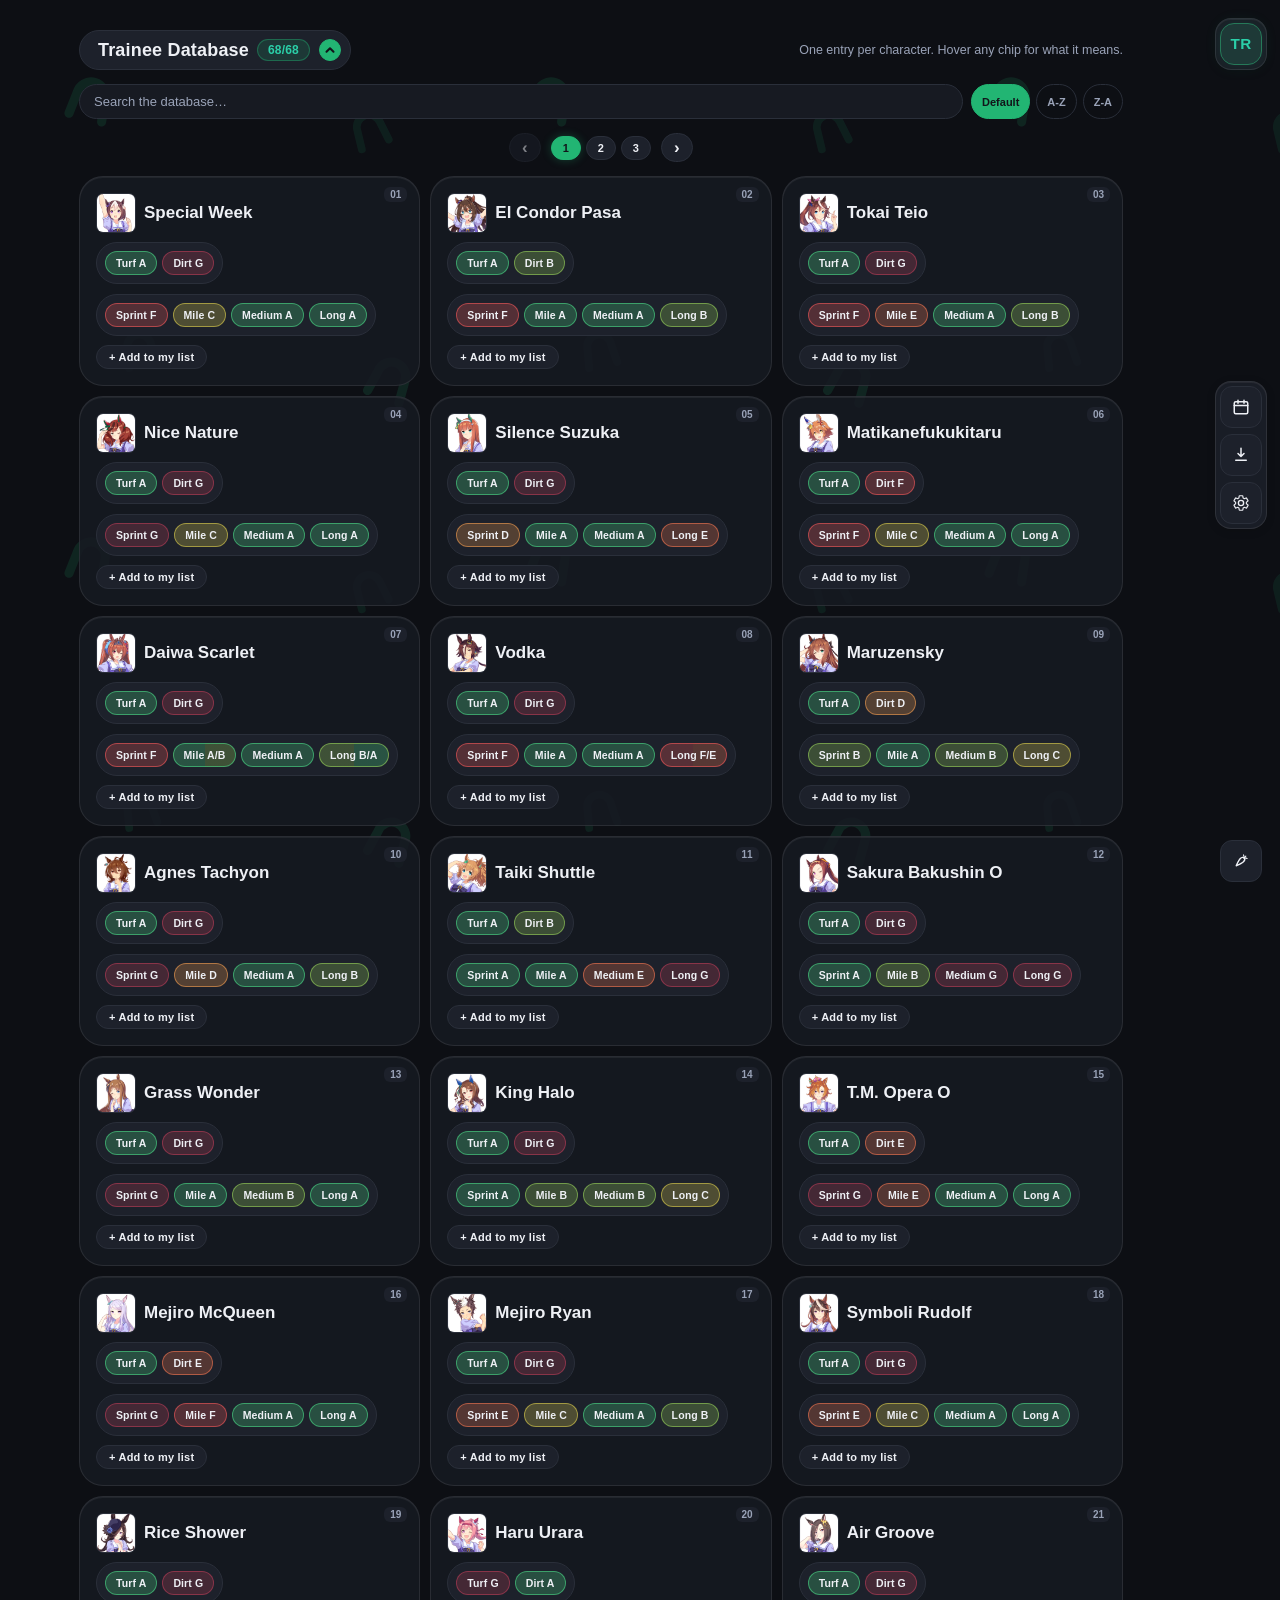
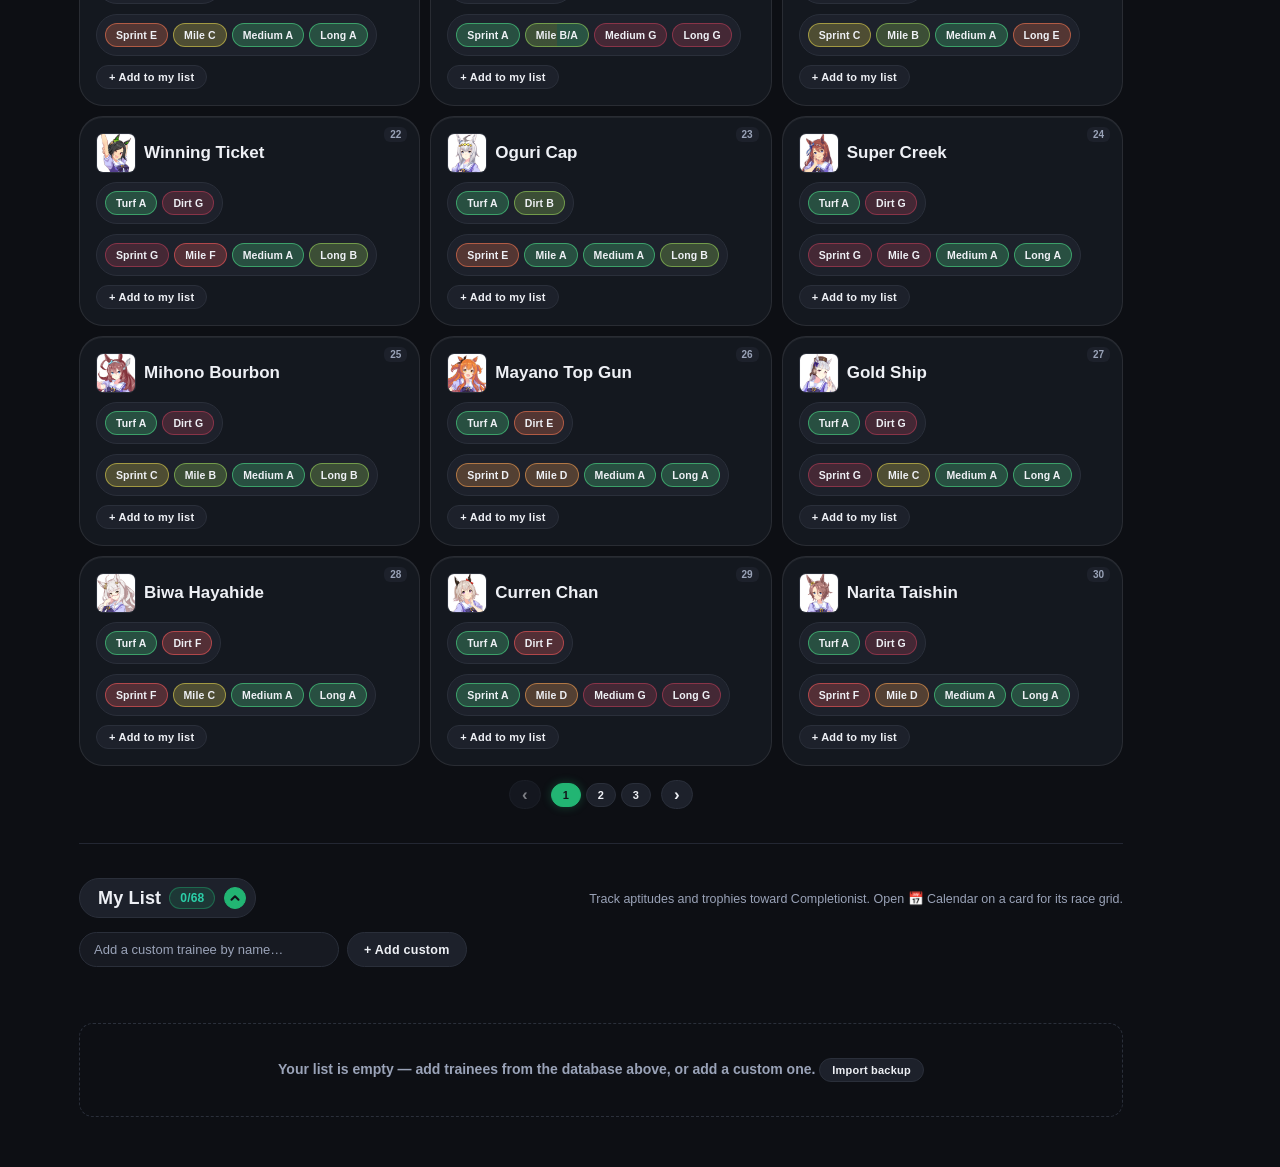
==== commit 7cdd7376: "v5.0-rp1" ====
--- a/preview/index.html
+++ b/preview/index.html
@@ -3,15 +3,18 @@
 <head>
   <meta charset="UTF-8">
   <meta name="viewport" content="width=device-width, initial-scale=1.0">
-  <meta name="description" content="Completionist Board - Track character aptitudes, distances, and trophy ledger for trainees.">
-  <meta http-equiv="Content-Security-Policy" content="default-src 'self'; script-src 'self'; style-src 'self' 'unsafe-inline' https://fonts.googleapis.com; font-src 'self' https://fonts.gstatic.com; img-src 'self' data: blob:; connect-src 'self'; object-src 'none'; base-uri 'self'; form-action 'self'; worker-src 'none'">
-  <title>Completionist Board</title>
+  <meta name="description" content="Track Record - Track character aptitudes, distances, and trophy ledger for trainees.">
+  <meta http-equiv="Content-Security-Policy" content="default-src 'self'; script-src 'self'; style-src 'self' 'unsafe-inline' https://fonts.googleapis.com; font-src 'self' https://fonts.gstatic.com; img-src 'self' data: blob:; connect-src 'self'; object-src 'none'; base-uri 'self'; form-action 'self'; frame-ancestors 'self'; worker-src 'none'">
+  <!-- Note: frame-ancestors is ignored in <meta> CSP per spec; hosting must also send it as an HTTP header. -->
+  <title>Track Record</title>
   <link rel="preconnect" href="https://fonts.googleapis.com">
+  <link rel="preconnect" href="https://fonts.gstatic.com" crossorigin>
   <link href="https://fonts.googleapis.com/css2?family=Quicksand:wght@400;500;600;700&display=swap" rel="stylesheet">
   <link rel="icon" type="image/png" href="../favicon.png">
   <link rel="stylesheet" href="style.css">
 </head>
 <body>
+<a class="skip-link" href="#standard-view">Skip to content</a>
 
 <svg class="bg-pattern" aria-hidden="true" focusable="false" xmlns="http://www.w3.org/2000/svg">
   <defs>
@@ -33,27 +36,27 @@
     <div class="brand">
       <h1>
         <svg class="brand-mark" viewBox="0 0 42 42" aria-hidden="true" xmlns="http://www.w3.org/2000/svg">
-          <text x="50%" y="50%" dy=".35em" text-anchor="middle">CB</text>
+          <text x="50%" y="50%" dy=".35em" text-anchor="middle">TR</text>
         </svg>
-        <span class="sr-only">Completionist Board</span>
+        <span class="sr-only">Track Record</span>
       </h1>
     </div>
     <div class="topbar-actions">
-      <div class="rail-nav" aria-label="Main navigation">
-        <button class="btn rail-action" id="rail-view-btn" type="button" aria-label="Calendar View" title="Calendar View" data-tooltip="Calendar View">
+      <nav class="rail-nav" aria-label="Main navigation">
+        <button class="btn rail-action" id="rail-view-btn" type="button" aria-label="Calendar View" data-tooltip="Calendar View">
           <svg viewBox="0 0 24 24" fill="none" aria-hidden="true" xmlns="http://www.w3.org/2000/svg">
             <rect x="3" y="5" width="18" height="16" rx="2" stroke="currentColor" stroke-width="2"/>
             <path d="M3 10H21M8 3V7M16 3V7" stroke="currentColor" stroke-width="2" stroke-linecap="round"/>
           </svg>
         </button>
-        <button class="btn rail-action" id="backup-btn" type="button" aria-label="Backup" title="Backup" data-tooltip="Backup">
+        <button class="btn rail-action" id="backup-btn" type="button" aria-label="Backup" data-tooltip="Backup">
           <svg viewBox="0 0 24 24" fill="none" aria-hidden="true" xmlns="http://www.w3.org/2000/svg">
             <path d="M12 3v11M8 10l4 4 4-4M5 19h14" stroke="currentColor" stroke-width="2" stroke-linecap="round" stroke-linejoin="round"/>
           </svg>
         </button>
-      </div>
+      </nav>
       <div class="settings-wrap">
-        <button class="btn icon-btn" id="settings-btn" aria-label="Settings" title="Settings" aria-haspopup="true" aria-expanded="false" aria-controls="settings-panel">
+        <button class="btn icon-btn" id="settings-btn" aria-label="Settings" aria-haspopup="dialog" aria-expanded="false" aria-controls="settings-panel">
           <svg viewBox="0 0 24 24" aria-hidden="true" xmlns="http://www.w3.org/2000/svg" fill="none" stroke="currentColor" stroke-linecap="round" stroke-linejoin="round">
             <path d="M19.14 12.94c.04-.31.06-.63.06-.94s-.02-.63-.06-.94l2.03-1.58a.5.5 0 0 0 .12-.64l-1.92-3.32a.5.5 0 0 0-.6-.22l-2.39.96a7.03 7.03 0 0 0-1.6-.94l-.36-2.54a.5.5 0 0 0-.5-.43h-3.84a.5.5 0 0 0-.5.43l-.36 2.54a7.03 7.03 0 0 0-1.6.94l-2.39-.96a.5.5 0 0 0-.6.22l-1.92 3.32a.5.5 0 0 0 .12.64l2.03 1.58c-.04.31-.06.63-.06.94s.02.63.06.94l-2.03 1.58a.5.5 0 0 0-.12.64l1.92 3.32c.14.24.42.34.66.25l2.39-.96c.5.33 1.04.61 1.6.94l.36 2.54c.05.22.25.38.5.38h3.84c.25 0 .45-.16.5-.38l.36-2.54c.56-.33 1.1-.61 1.6-.94l2.39.96c.24.09.52-.01.66-.25l1.92-3.32a.5.5 0 0 0-.12-.64l-2.03-1.58z" stroke-width="1.5"/>
             <circle cx="12" cy="12" r="3.5" stroke-width="1.8" fill="none"/>
@@ -114,21 +117,21 @@
           <div class="settings-divider"></div>
           <div class="settings-group-label">Customize</div>
           <div class="settings-row">
-            <span>Custom trainees</span>
-            <label class="switch"><input type="checkbox" id="toggle-custom-trainee"><span class="switch-slider"></span></label>
+            <span id="label-custom-trainee">Custom trainees</span>
+            <label class="switch"><input type="checkbox" id="toggle-custom-trainee" aria-labelledby="label-custom-trainee"><span class="switch-slider"></span></label>
           </div>
           <div class="settings-row">
-            <span>Custom trophies</span>
-            <label class="switch"><input type="checkbox" id="toggle-custom-trophy"><span class="switch-slider"></span></label>
+            <span id="label-custom-trophy">Custom trophies</span>
+            <label class="switch"><input type="checkbox" id="toggle-custom-trophy" aria-labelledby="label-custom-trophy"><span class="switch-slider"></span></label>
           </div>
 
           <div class="settings-divider"></div>
-          <button class="btn small settings-about-btn" id="about-btn">About Completionist Board</button>
+          <button class="btn small settings-about-btn" id="about-btn">About Track Record</button>
         </div>
       </div>
     </div>
     <div class="rail-item-wrap carotene-wrap">
-      <button class="btn rail-action" id="carotene-btn" type="button" aria-label="Carotene" title="Carotene" data-tooltip="Carotene" aria-expanded="false" aria-controls="carotene-panel">
+      <button class="btn rail-action" id="carotene-btn" type="button" aria-label="Carotene (coming soon)" data-tooltip="Carotene — coming soon" aria-expanded="false" aria-controls="carotene-panel">
         <svg viewBox="0 0 24 24" fill="none" aria-hidden="true" xmlns="http://www.w3.org/2000/svg" stroke="currentColor" stroke-linecap="round" stroke-linejoin="round">
           <g transform="rotate(45 12 12)">
             <path d="M12 21C10.5 17 9 13.4 9 10.3C9 7.7 10.3 6.1 12 6.1C13.7 6.1 15 7.7 15 10.3C15 13.4 13.5 17 12 21Z" stroke-width="1.8"/>
@@ -145,12 +148,12 @@
 
 <div class="wrap">
 
-<div id="standard-view">
+<div id="standard-view" tabindex="-1">
   <section class="block">
     <div class="block-head">
-      <h2>Trainee Database <span class="section-count" id="db-count">0/0</span>
-        <button class="block-collapse-btn" id="db-collapse-btn" aria-label="Collapse Trainee Database">
-          <span class="cal-trainee-arrow open">
+      <h2>Trainee Database <span class="section-count" id="db-count">–/–</span>
+        <button class="block-collapse-btn" id="db-collapse-btn" aria-label="Collapse Trainee Database" aria-expanded="true" aria-controls="db-block-body">
+          <span class="cal-trainee-arrow open" aria-hidden="true">
             <svg viewBox="0 0 24 24" fill="none" xmlns="http://www.w3.org/2000/svg">
               <path d="M6 9l6 6 6-6" stroke="currentColor" stroke-width="3.5" stroke-linecap="round" stroke-linejoin="round"/>
             </svg>
@@ -161,16 +164,16 @@
     </div>
     <div class="block-body open overflow-visible" id="db-block-body">
       <div class="search-row">
-        <input class="search" id="db-search" type="text" placeholder="Search the database…">
-        <div class="cal-trainee-sort" id="db-sort">
-          <button class="sort-btn active" data-sort="default">Default</button>
-          <button class="sort-btn" data-sort="az">A-Z</button>
-          <button class="sort-btn" data-sort="za">Z-A</button>
+        <input class="search" id="db-search" type="text" placeholder="Search the database…" aria-label="Search the trainee database">
+        <div class="cal-trainee-sort" id="db-sort" role="group" aria-label="Database sort order">
+          <button class="sort-btn active" data-sort="default" aria-pressed="true">Default</button>
+          <button class="sort-btn" data-sort="az" aria-pressed="false">A-Z</button>
+          <button class="sort-btn" data-sort="za" aria-pressed="false">Z-A</button>
         </div>
       </div>
-      <div class="db-pagination" id="db-pagination-top" role="navigation" aria-label="Trainee database pagination"></div>
+      <nav class="db-pagination" id="db-pagination-top" aria-label="Trainee database pagination (top)"></nav>
       <div class="db-grid" id="db-grid"></div>
-      <div class="db-pagination" id="db-pagination-bottom" role="navigation" aria-label="Trainee database pagination"></div>
+      <nav class="db-pagination" id="db-pagination-bottom" aria-label="Trainee database pagination (bottom)"></nav>
     </div>
   </section>
 
@@ -178,25 +181,25 @@
 
   <section class="block">
     <div class="block-head">
-      <h2>My List <span class="section-count" id="my-count">0/0</span>
-        <button class="block-collapse-btn" id="my-collapse-btn" aria-label="Collapse My List">
-          <span class="cal-trainee-arrow open">
+      <h2>My List <span class="section-count" id="my-count">–/–</span>
+        <button class="block-collapse-btn" id="my-collapse-btn" aria-label="Collapse My List" aria-expanded="true" aria-controls="my-block-body">
+          <span class="cal-trainee-arrow open" aria-hidden="true">
             <svg viewBox="0 0 24 24" fill="none" xmlns="http://www.w3.org/2000/svg">
               <path d="M6 9l6 6 6-6" stroke="currentColor" stroke-width="3.5" stroke-linecap="round" stroke-linejoin="round"/>
             </svg>
           </span>
         </button>
       </h2>
-      <span class="desc">Track aptitudes and trophies toward Completionist.</span>
+      <span class="desc">Track aptitudes and trophies toward Completionist. Open <span aria-hidden="true">📅</span> Calendar on a card for its race grid.</span>
     </div>
     <div class="block-body open overflow-visible" id="my-block-body">
       <div class="search-row" id="custom-trainee-row">
-        <input type="text" class="search" id="custom-name" placeholder="Add a custom trainee by name…" style="max-width:260px;">
+        <input type="text" class="search" id="custom-name" placeholder="Add a custom trainee by name…" aria-label="Custom trainee name" style="max-width:260px;">
         <button class="btn" id="custom-add-btn">+ Add custom</button>
       </div>
-      <div class="db-pagination" id="my-pagination-top" role="navigation" aria-label="My List pagination"></div>
+      <nav class="db-pagination" id="my-pagination-top" aria-label="My List pagination (top)"></nav>
       <div class="mylist" id="mylist"></div>
-      <div class="db-pagination" id="my-pagination-bottom" role="navigation" aria-label="My List pagination"></div>
+      <nav class="db-pagination" id="my-pagination-bottom" aria-label="My List pagination (bottom)"></nav>
       <div class="empty-note" id="mylist-empty" style="display:none;">Your list is empty — add trainees from the database above, or add a custom one.</div>
     </div>
   </section>
@@ -204,16 +207,16 @@
 
 </div>
 
-<div id="calendar-view" style="display:none;"></div>
+<div id="calendar-view" tabindex="-1" style="display:none;"></div>
 
 <div class="modal-overlay" id="about-overlay" role="dialog" aria-modal="true" aria-labelledby="about-title">
   <div class="modal-box about-modal" id="about-modal">
     <div class="modal-head">
-      <span class="modal-title" id="about-title">About the app</span>
-      <button class="modal-close" id="about-close" aria-label="Close">✕</button>
+      <h2 class="modal-title" id="about-title">About the app</h2>
+      <button class="modal-close" id="about-close" aria-label="Close About">✕</button>
     </div>
     <div class="version-badge">
-      <div class="version-item"><span>Version</span><strong>v4.5-prev2.1</strong></div>
+      <div class="version-item"><span>Version</span><strong>v5.0-rp1</strong></div>
       <span class="version-divider" aria-hidden="true">|</span>
       <div class="version-item"><span>Database</span><strong>v2609a</strong></div>
     </div>
@@ -222,6 +225,7 @@
         <div class="about-section-label">Data</div>
         <p>Character aptitudes are consolidated from the Umamusume Wiki trainee tables across all Global costumes.</p>
         <p>The race calendar includes 152 G1-G3 races. Out-of-Bond is for custom trophies without a fixed date.</p>
+        <p>A trophy is a race on a trainee's list — check it off when completed.</p>
       </div>
       <div class="about-section">
         <div class="about-section-label">Privacy &amp; backup</div>
@@ -239,19 +243,23 @@
 <div class="modal-overlay" id="backup-overlay" role="dialog" aria-modal="true" aria-labelledby="backup-title">
   <div class="modal-box" id="backup-modal">
     <div class="modal-head">
-      <span class="modal-title" id="backup-title">Backup</span>
-      <button class="modal-close" id="backup-close" aria-label="Close">✕</button>
+      <h2 class="modal-title" id="backup-title">Backup</h2>
+      <button class="modal-close" id="backup-close" aria-label="Close Backup">✕</button>
     </div>
     <div class="cal-tabs" id="backup-tabs" role="tablist" aria-label="Backup mode">
-      <button class="cal-tab-btn active" data-tab="export" role="tab" aria-selected="true">Export</button>
-      <button class="cal-tab-btn" data-tab="import" role="tab" aria-selected="false">Import</button>
-    </div>
-    <div id="backup-export-panel">
-      <textarea class="backup-textarea" id="backup-export-text" readonly spellcheck="false"></textarea>
-      <button class="btn small" id="backup-export-file-btn">Export file</button>
-    </div>
-    <div id="backup-import-panel" style="display:none;">
-      <textarea class="backup-textarea" id="backup-import-text" placeholder="Paste your exported JSON here…" spellcheck="false"></textarea>
+      <button class="cal-tab-btn active" id="backup-tab-export" data-tab="export" role="tab" aria-selected="true" aria-controls="backup-export-panel">Export</button>
+      <button class="cal-tab-btn" id="backup-tab-import" data-tab="import" role="tab" aria-selected="false" aria-controls="backup-import-panel">Import</button>
+    </div>
+    <div id="backup-export-panel" role="tabpanel" aria-labelledby="backup-tab-export">
+      <textarea class="backup-textarea" id="backup-export-text" readonly spellcheck="false" aria-label="Exported list JSON"></textarea>
+      <div class="backup-export-meta"><span id="backup-export-stamp" aria-live="polite"></span></div>
+      <div class="backup-import-actions">
+        <button class="btn small" id="backup-copy-btn">Copy</button>
+        <button class="btn small" id="backup-export-file-btn">Export file</button>
+      </div>
+    </div>
+    <div id="backup-import-panel" style="display:none;" role="tabpanel" aria-labelledby="backup-tab-import">
+      <textarea class="backup-textarea" id="backup-import-text" placeholder="Paste your exported JSON here…" spellcheck="false" aria-label="Pasted backup JSON"></textarea>
       <div class="backup-import-actions">
         <button class="btn small" id="backup-import-text-btn">Import pasted list</button>
         <label class="btn small" for="backup-import-file">Import from file</label>
@@ -263,6 +271,10 @@
 
 <div id="tooltip" role="tooltip" aria-hidden="true"></div>
 
+<div id="sr-announcer" class="sr-only" aria-live="polite"></div>
+
+<div id="toast-region" class="toast-region" aria-live="polite" aria-atomic="true"></div>
+
 <script type="module" src="main.js"></script>
 </body>
 </html>
--- a/preview/style.css
+++ b/preview/style.css
@@ -41,7 +41,7 @@
   --e: #ff7a52;
   --f: #ff5c5c;
   --g: #c23f5a;
-  --g1: #4288e2;
+  --g1: #2f6fd0;
   --g2: #f0608c;
   --g3: #55c470;
   --a-text: var(--a);
@@ -56,9 +56,6 @@
 @keyframes modal-enter {
   from { opacity: 0; transform: translateY(12px) scale(.97); }
   to { opacity: 1; transform: translateY(0) scale(1); }
-}
-@keyframes progress-fill {
-  from { width: 0; }
 }
 @keyframes calendar-flash {
   0% { box-shadow: 0 0 0 0 var(--accent), 0 0 0 0 rgba(var(--accent-rgb), 0); }
@@ -102,14 +99,45 @@
   --accent2-rgb: 201, 123, 74;
 }
 body.light.dirt {
-  --accent: #9c6a0a;
-  --accent-dim: #7f560a;
-  --accent2: #a85a2e;
-  --accent-rgb: 156, 106, 10;
-  --accent2-rgb: 168, 90, 46;
+  --accent: #7f560a;
+  --accent-dim: #6b4708;
+  --accent2: #96522a;
+  --accent-rgb: 127, 86, 10;
+  --accent2-rgb: 150, 82, 42;
 }
 * {
   box-sizing: border-box;
+}
+.skip-link {
+  position: fixed;
+  top: -48px;
+  left: 12px;
+  z-index: 2000;
+  background: var(--accent);
+  color: #12141a;
+  font-weight: 700;
+  font-size: 13px;
+  padding: 8px 14px;
+  border-radius: 999px;
+  text-decoration: none;
+  transition: top .15s ease;
+}
+body.light .skip-link {
+  color: #fff;
+}
+.skip-link:focus {
+  top: 12px;
+}
+.cal-tab-btn.active:focus-visible,
+.sort-btn.active:focus-visible,
+.db-pagination .page-number.active:focus-visible,
+.nav-pos-btn.active:focus-visible,
+.skip-link:focus-visible {
+  outline-color: #fff;
+}
+:focus-visible {
+  outline: 2px solid var(--accent2);
+  outline-offset: 2px;
 }
 button, input, textarea, select {
   font-family: inherit;
@@ -119,7 +147,7 @@
   overflow-x: hidden;
   background-color: var(--bg);
   color: var(--ink);
-  padding-bottom: calc(var(--topbar-h, 70px) + 20px);
+  padding-bottom: calc(var(--topbar-h, 70px) + 20px + env(safe-area-inset-bottom));
   font-family: "Quicksand", sans-serif;
   transition: background-color .3s ease, color .3s ease;
 }
@@ -185,12 +213,14 @@
   border-radius: 16px;
   box-sizing: border-box;
 }
-.topbar-inner > .topbar-actions {
+.topbar-inner > .topbar-actions,
+.topbar-inner > .brand {
   background: color-mix(in srgb, var(--panel-2) 80%, transparent);
   border-color: var(--glass-border);
   box-shadow: var(--glass-highlight), 0 2px 10px rgba(0, 0, 0, .12);
 }
-body.light .topbar-inner > .topbar-actions {
+body.light .topbar-inner > .topbar-actions,
+body.light .topbar-inner > .brand {
   box-shadow: 0 1px 3px rgba(0, 0, 0, .08), inset 0 1px 0 rgba(255, 255, 255, .7);
 }
 .brand {
@@ -354,12 +384,15 @@
   transform: translateY(10px) scale(.94);
   transform-origin: bottom right;
   pointer-events: none;
-  transition: opacity .28s cubic-bezier(.4, 0, .2, 1), transform .28s cubic-bezier(.4, 0, .2, 1);
+  visibility: hidden;
+  transition: opacity .28s cubic-bezier(.4, 0, .2, 1), transform .28s cubic-bezier(.4, 0, .2, 1), visibility 0s .28s;
 }
 .settings-panel.show {
   opacity: 1;
   transform: translateY(0) scale(1);
   pointer-events: auto;
+  visibility: visible;
+  transition: opacity .28s cubic-bezier(.4, 0, .2, 1), transform .28s cubic-bezier(.4, 0, .2, 1), visibility 0s 0s;
 }
 body.nav-top .settings-panel {
   bottom: auto;
@@ -420,14 +453,6 @@
   font-size: 13px;
   color: var(--ink);
 }
-.settings-row-sub {
-  padding-left: 12px;
-  font-size: 12px;
-  color: var(--ink-dim);
-}
-.settings-row-disabled {
-  opacity: .45;
-}
 .settings-row-icons {
   gap: 10px;
 }
@@ -567,6 +592,13 @@
 }
 .switch input:disabled + .switch-slider {
   cursor: not-allowed;
+}
+.switch input:focus-visible + .switch-slider {
+  outline: 2px solid var(--accent2);
+  outline-offset: 2px;
+}
+body.light .switch input:not(:checked) + .switch-slider {
+  background: #c3c9d6;
 }
 .switch-slider::before {
   content: "";
@@ -588,7 +620,15 @@
   transform: translateX(16px);
 }
 input[type=file] {
-  display: none;
+  position: absolute;
+  width: 1px;
+  height: 1px;
+  padding: 0;
+  margin: -1px;
+  overflow: hidden;
+  clip: rect(0, 0, 0, 0);
+  white-space: nowrap;
+  border: 0;
 }
 section.block {
   margin: 30px 0;
@@ -636,7 +676,10 @@
   cursor: pointer;
   display: flex;
   align-items: center;
+  justify-content: center;
   flex-shrink: 0;
+  min-width: 24px;
+  min-height: 24px;
 }
 .block-body {
   display: flex;
@@ -644,11 +687,14 @@
   gap: 14px;
   opacity: 1;
   overflow: hidden;
-  transition: max-height .35s cubic-bezier(.4, 0, .2, 1), opacity .3s ease;
+  visibility: visible;
+  transition: max-height .35s cubic-bezier(.4, 0, .2, 1), opacity .3s ease, visibility 0s 0s;
 }
 .block-body:not(.open) {
   max-height: 0;
   opacity: 0;
+  visibility: hidden;
+  transition: max-height .35s cubic-bezier(.4, 0, .2, 1), opacity .3s ease, visibility 0s .35s;
 }
 .block-body.overflow-visible {
   overflow: visible;
@@ -671,12 +717,11 @@
   transition: box-shadow .15s ease, border-color .15s ease, background-color .15s ease, color .15s ease;
 }
 .search:focus {
-  outline: none;
   border-color: var(--accent-dim);
   box-shadow: 0 0 12px rgba(var(--accent-rgb), .3);
 }
 .search::placeholder {
-  color: var(--ink-faint);
+  color: var(--ink-dim);
 }
 .db-grid {
   display: grid;
@@ -696,7 +741,7 @@
   gap: 5px;
 }
 .db-page-ellipsis {
-  color: var(--ink-faint);
+  color: var(--ink-dim);
   font-weight: 700;
   padding: 0 4px;
 }
@@ -719,6 +764,9 @@
   color: #12141a;
   box-shadow: 0 0 10px rgba(var(--accent-rgb), .3);
 }
+body.light .db-pagination .page-number.active {
+  color: #fff;
+}
 .db-card {
   background: var(--faux-glass-card-bg);
   border: 1px solid var(--glass-border);
@@ -731,7 +779,8 @@
   box-shadow: var(--glass-highlight);
   transition: box-shadow .15s ease, border-color .15s ease, background-color .15s ease;
 }
-.db-card:hover {
+.db-card:hover,
+.db-card:focus-within {
   border-color: var(--accent-dim);
   box-shadow: var(--glass-highlight), 0 0 18px rgba(var(--accent-rgb), .16);
 }
@@ -750,7 +799,7 @@
   right: 12px;
   font-size: 10px;
   font-weight: 700;
-  color: var(--ink-faint);
+  color: var(--ink-dim);
   background: var(--panel-2);
   border-radius: 6px;
   padding: 2px 6px;
@@ -794,19 +843,17 @@
   background: var(--chip-bg, var(--panel));
   cursor: default;
   box-shadow: none;
-  transition: transform .15s ease, box-shadow .15s ease, background-color .15s ease, color .15s ease;
+  transition: box-shadow .15s ease, background-color .15s ease, color .15s ease;
 }
 .chip:hover {
   box-shadow: 0 0 5px 0 var(--chip-glow, transparent);
-  transform: translateY(-1px);
 }
 body.light .chip {
   box-shadow: inset 0 1px 0 rgba(255, 255, 255, .7), inset 0 -1px 2px rgba(0, 0, 0, .07), 0 1px 2px rgba(0, 0, 0, .10);
-  border-color: var(--line);
+  border-color: var(--chip-border, var(--line));
 }
 body.light .chip:hover {
   box-shadow: inset 0 1px 0 rgba(255, 255, 255, .9), inset 0 -1px 2px rgba(0, 0, 0, .08), 0 2px 6px rgba(0, 0, 0, .16);
-  transform: translateY(-1px);
 }
 .add-btn {
   align-self: flex-start;
@@ -842,7 +889,8 @@
 @supports not ((backdrop-filter: blur(1px)) or (-webkit-backdrop-filter: blur(1px))) {
   .mycard, .cal-trainee-card, .cal-tool-box, .modal-box { background: var(--panel); }
 }
-.mycard:hover {
+.mycard:hover,
+.mycard:focus-within {
   border-color: var(--accent-dim);
   box-shadow: var(--glass-highlight), 0 0 18px rgba(var(--accent-rgb), .14);
 }
@@ -855,6 +903,7 @@
 .mycard-name {
   font-size: 19px;
   font-weight: 700;
+  margin: 0;
   flex: 1;
   min-width: 0;
   overflow: hidden;
@@ -868,9 +917,12 @@
   font-size: 12px;
   font-weight: 600;
   margin-bottom: 12px;
-  color: var(--e-text);
+  color: #f0b429;
   gap: 6px;
   flex-wrap: wrap;
+}
+body.light .focus-line {
+  color: #8a6100;
 }
 .focus-line b {
   font-size: 10.5px;
@@ -879,6 +931,9 @@
 }
 .focus-line.clear {
   color: var(--a-text);
+}
+body.light .focus-line.clear {
+  color: #166b3f;
 }
 .trophy-section {
   border-top: 1px solid var(--line-soft);
@@ -908,7 +963,7 @@
   height: 100%;
   background: linear-gradient(90deg, var(--accent), var(--accent2));
   box-shadow: 0 0 8px rgba(var(--accent2-rgb), .6);
-  animation: progress-fill .5s ease-out both;
+  transition: width .3s ease;
 }
 .progress-pct {
   font-size: 11px;
@@ -932,8 +987,10 @@
 }
 .trophy-item input[type=checkbox] {
   accent-color: var(--accent);
-  width: 14px;
-  height: 14px;
+  width: 20px;
+  height: 20px;
+  flex-shrink: 0;
+  margin: 2px;
 }
 /* Only the race-name span (the first direct span sibling) gets the
    completed look. Mini-tags, dates, and icons stay crisp. */
@@ -950,6 +1007,8 @@
   font-size: 14px;
   line-height: 1;
   padding: 2px 4px;
+  min-width: 24px;
+  min-height: 24px;
 }
 .trophy-item .rm:hover {
   color: var(--f-text);
@@ -999,14 +1058,19 @@
 .race-suggest-item:last-child {
   border-bottom: none;
 }
-.race-suggest-item:hover {
+.race-suggest-item:hover,
+.race-suggest-item.active {
   background: var(--panel);
+}
+.race-suggest-item:focus-visible {
+  outline: 2px solid var(--accent2);
+  outline-offset: -2px;
 }
 .race-suggest-empty {
   padding: 10px 12px;
   font-size: 12px;
   font-weight: 500;
-  color: var(--ink-faint);
+  color: var(--ink-dim);
 }
 .race-info {
   flex: 1;
@@ -1021,7 +1085,7 @@
 .race-date {
   font-size: 10px;
   font-weight: 500;
-  color: var(--ink-faint);
+  color: var(--ink-dim);
 }
 .race-meta {
   display: flex;
@@ -1048,7 +1112,7 @@
 .trophy-date {
   font-size: 10px;
   font-weight: 500;
-  color: var(--ink-faint);
+  color: var(--ink-dim);
   white-space: nowrap;
 }
 .trainee-icon {
@@ -1084,7 +1148,7 @@
   height: 100%;
   font-weight: 700;
   font-size: calc(var(--icon-size, 32px) * 0.4);
-  color: var(--ink-faint);
+  color: var(--ink-dim);
 }
 #tooltip {
   position: fixed;
@@ -1109,6 +1173,42 @@
   opacity: 1;
   transform: translateY(0);
 }
+.toast-region {
+  position: fixed;
+  bottom: calc(16px + env(safe-area-inset-bottom));
+  left: 50%;
+  transform: translateX(-50%);
+  z-index: 1500;
+  display: flex;
+  flex-direction: column;
+  gap: 8px;
+  align-items: center;
+  pointer-events: none;
+  width: min(420px, calc(100vw - 32px));
+}
+.toast {
+  pointer-events: auto;
+  display: flex;
+  align-items: center;
+  gap: 10px;
+  background: var(--faux-glass-bg);
+  border: 1px solid var(--glass-border);
+  border-radius: 12px;
+  padding: 10px 12px;
+  font-size: 12.5px;
+  font-weight: 600;
+  box-shadow: 0 10px 28px rgba(0, 0, 0, .45);
+  animation: modal-enter .22s ease both;
+}
+.toast button {
+  flex-shrink: 0;
+}
+body.nav-bottom .toast-region {
+  bottom: calc(var(--topbar-h, 70px) + 16px + env(safe-area-inset-bottom));
+}
+body.light .toast {
+  box-shadow: 0 6px 20px rgba(0, 0, 0, .14);
+}
 #tooltip .tt-head {
   font-weight: 700;
   font-size: 13px;
@@ -1126,14 +1226,6 @@
   border-top: 1px solid var(--line);
   color: var(--accent2);
 }
-footer {
-  text-align: center;
-  font-size: 11px;
-  color: var(--ink-faint);
-  margin-top: 50px;
-  font-weight: 500;
-  line-height: 1.7;
-}
 .inline-cal {
   border-top: 1px solid var(--line-soft);
   margin-top: 12px;
@@ -1146,7 +1238,8 @@
   font-weight: 700;
   font-size: 12.5px;
   cursor: pointer;
-  padding: 0;
+  padding: 4px 0;
+  min-height: 24px;
   display: flex;
   align-items: center;
   gap: 6px;
@@ -1260,7 +1353,7 @@
   letter-spacing: .04em;
   text-transform: uppercase;
   color: var(--ink-dim);
-  margin-bottom: 10px;
+  margin: 0 0 10px;
 }
 .cal-tool-box-toggle {
   background: none;
@@ -1352,7 +1445,7 @@
   font-size: 10px;
   letter-spacing: .05em;
   text-transform: uppercase;
-  color: var(--ink-faint);
+  color: var(--ink-dim);
   margin-bottom: 2px;
 }
 .cal-cell {
@@ -1370,7 +1463,9 @@
 .cal-cell-empty {
   background: transparent;
   border-style: dashed;
-  opacity: .55;
+}
+.cal-race-row:hover {
+  background: rgba(var(--accent-rgb), .08);
 }
 .cal-race-row {
   display: flex;
@@ -1381,6 +1476,7 @@
   border-radius: 6px;
   padding: 3px 2px;
   min-width: 0;
+  position: relative;
 }
 .cal-race-row[draggable="true"] {
   cursor: grab;
@@ -1393,14 +1489,54 @@
   box-shadow: inset 0 0 0 1px var(--accent-dim);
 }
 .drag-handle {
-  color: var(--ink-faint);
+  color: var(--ink-dim);
   font-size: 11px;
   flex-shrink: 0;
   line-height: 1;
 }
+.cal-race-moves {
+  position: absolute;
+  right: 2px;
+  top: 50%;
+  transform: translateY(-50%);
+  display: inline-flex;
+  gap: 2px;
+  flex-shrink: 0;
+  opacity: 0;
+  transition: opacity .15s ease;
+}
+.cal-race-row:hover .cal-race-moves,
+.cal-race-row:focus-within .cal-race-moves {
+  opacity: 1;
+}
+/* Touch has no hover: keep reorder buttons visible (2-col grid has room). */
+@media (hover: none) {
+  .cal-race-moves {
+    opacity: 1;
+  }
+}
+.cal-race-move {
+  width: 24px;
+  height: 24px;
+  border-radius: 6px;
+  background: var(--panel-2);
+  border: 1px solid var(--line);
+  color: var(--ink-dim);
+  font-size: 9px;
+  line-height: 1;
+  padding: 0;
+  display: inline-flex;
+  align-items: center;
+  justify-content: center;
+  cursor: pointer;
+}
+.cal-race-move:hover {
+  color: var(--accent2);
+  border-color: var(--accent-dim);
+}
 .cal-race-add-btn {
-  width: 16px;
-  height: 16px;
+  width: 24px;
+  height: 24px;
   flex-shrink: 0;
   border-radius: 999px;
   background: var(--panel-2);
@@ -1420,11 +1556,15 @@
   border-color: var(--accent);
   color: #12141a;
 }
+body.light .cal-race-add-btn:hover {
+  color: #fff;
+}
 .cal-race-row input[type=checkbox] {
   accent-color: var(--accent);
-  width: 13px;
-  height: 13px;
+  width: 20px;
+  height: 20px;
   flex-shrink: 0;
+  margin: 2px;
 }
 .cal-grade-tag {
   font-weight: 700;
@@ -1452,7 +1592,11 @@
 .cal-race-sub {
   font-size: 10px;
   font-weight: 500;
-  color: var(--ink-faint);
+  color: var(--ink-dim);
+  white-space: nowrap;
+  overflow: hidden;
+  text-overflow: ellipsis;
+  max-width: 100%;
 }
 .cal-done-divider {
   border-top: 1px dashed var(--line);
@@ -1462,11 +1606,9 @@
   flex-direction: column;
   gap: 4px;
 }
-.cal-race-row.done {
-  opacity: .5;
-}
 .cal-race-row.done .cal-race-name {
   text-decoration: line-through;
+  opacity: .55;
 }
 .cal-oob-list {
   display: flex;
@@ -1561,6 +1703,7 @@
   font-weight: 600;
   font-size: 11px;
   padding: 4px 10px;
+  min-height: 24px;
   border-radius: 999px;
   background: var(--bg);
   border: 1px solid var(--line);
@@ -1577,7 +1720,7 @@
   font-size: 10px;
   letter-spacing: .05em;
   text-transform: uppercase;
-  color: var(--ink-faint);
+  color: var(--ink-dim);
   margin: 8px 0 4px;
 }
 .cal-trainee-list {
@@ -1593,7 +1736,6 @@
   gap: 8px;
   padding: 5px 6px;
   border-radius: 8px;
-  cursor: pointer;
   font-size: 12.5px;
   font-weight: 500;
 }
@@ -1609,6 +1751,19 @@
   overflow: hidden;
   text-overflow: ellipsis;
   white-space: nowrap;
+}
+.cal-trainee-switch {
+  flex: 1;
+  min-width: 0;
+  background: none;
+  border: none;
+  padding: 0;
+  margin: 0;
+  font: inherit;
+  color: inherit;
+  text-align: left;
+  cursor: pointer;
+  border-radius: 6px;
 }
 .cal-trainee-current {
   font-weight: 700;
@@ -1625,6 +1780,8 @@
   font-size: 15px;
   line-height: 1;
   padding: 2px 4px;
+  min-width: 24px;
+  min-height: 24px;
   flex-shrink: 0;
 }
 .cal-trainee-remove:hover {
@@ -1676,6 +1833,7 @@
   font-weight: 700;
   font-size: 16px;
   color: var(--ink);
+  margin: 0;
 }
 .modal-close {
   background: var(--panel-2);
@@ -1749,12 +1907,11 @@
   margin-bottom: 10px;
 }
 .backup-textarea:focus {
-  outline: none;
   border-color: var(--accent-dim);
   box-shadow: 0 0 12px rgba(var(--accent-rgb), .3);
 }
 .backup-textarea::placeholder {
-  color: var(--ink-faint);
+  color: var(--ink-dim);
   font-family: "Quicksand", sans-serif;
 }
 .backup-import-actions {
@@ -1762,8 +1919,14 @@
   gap: 8px;
   flex-wrap: wrap;
 }
+.backup-export-meta {
+  font-size: 11px;
+  font-weight: 600;
+  color: var(--ink-dim);
+  margin: -4px 0 10px;
+}
 .trainee-icon-blank {
-  background: #ffffff;
+  background: var(--panel-2);
 }
 .cal-disabled {
   opacity: .4;
@@ -1786,7 +1949,7 @@
 }
 .cal-trainee-empty {
   font-size: 12px;
-  color: var(--ink-faint);
+  color: var(--ink-dim);
   padding: 6px;
 }
 .about-text p {
@@ -1820,7 +1983,7 @@
   margin-bottom: 0;
 }
 .about-credit {
-  color: var(--ink-faint) !important;
+  color: var(--ink-dim) !important;
   font-size: 11px !important;
   line-height: 1.6 !important;
 }
@@ -1957,6 +2120,10 @@
   body.nav-left {
     padding-right: 0;
     padding-left: calc(78px + env(safe-area-inset-left));
+    padding-bottom: calc(20px + env(safe-area-inset-bottom));
+  }
+  body.nav-right {
+    padding-bottom: calc(20px + env(safe-area-inset-bottom));
   }
 
   body.nav-bottom,
@@ -2027,7 +2194,7 @@
 }
 body.light .search:focus {
   border-color: var(--accent-dim);
-  box-shadow: inset 0 2px 4px rgba(0,0,0,.07), 0 0 0 3px rgba(139,123,255,.12);
+  box-shadow: inset 0 2px 4px rgba(0,0,0,.07), 0 0 0 3px rgba(var(--accent-rgb), .14);
 }
 body.light .settings-panel {
   box-shadow: 0 8px 24px rgba(0,0,0,.18);
@@ -2130,7 +2297,7 @@
   background: rgba(0,0,0,.22);
 }
 body.light .cal-trainee-row.active {
-  background: rgba(139,123,255,.12);
+  background: rgba(var(--accent-rgb), .14);
 }
 @media (prefers-reduced-motion: reduce) {
   *, *::before, *::after {
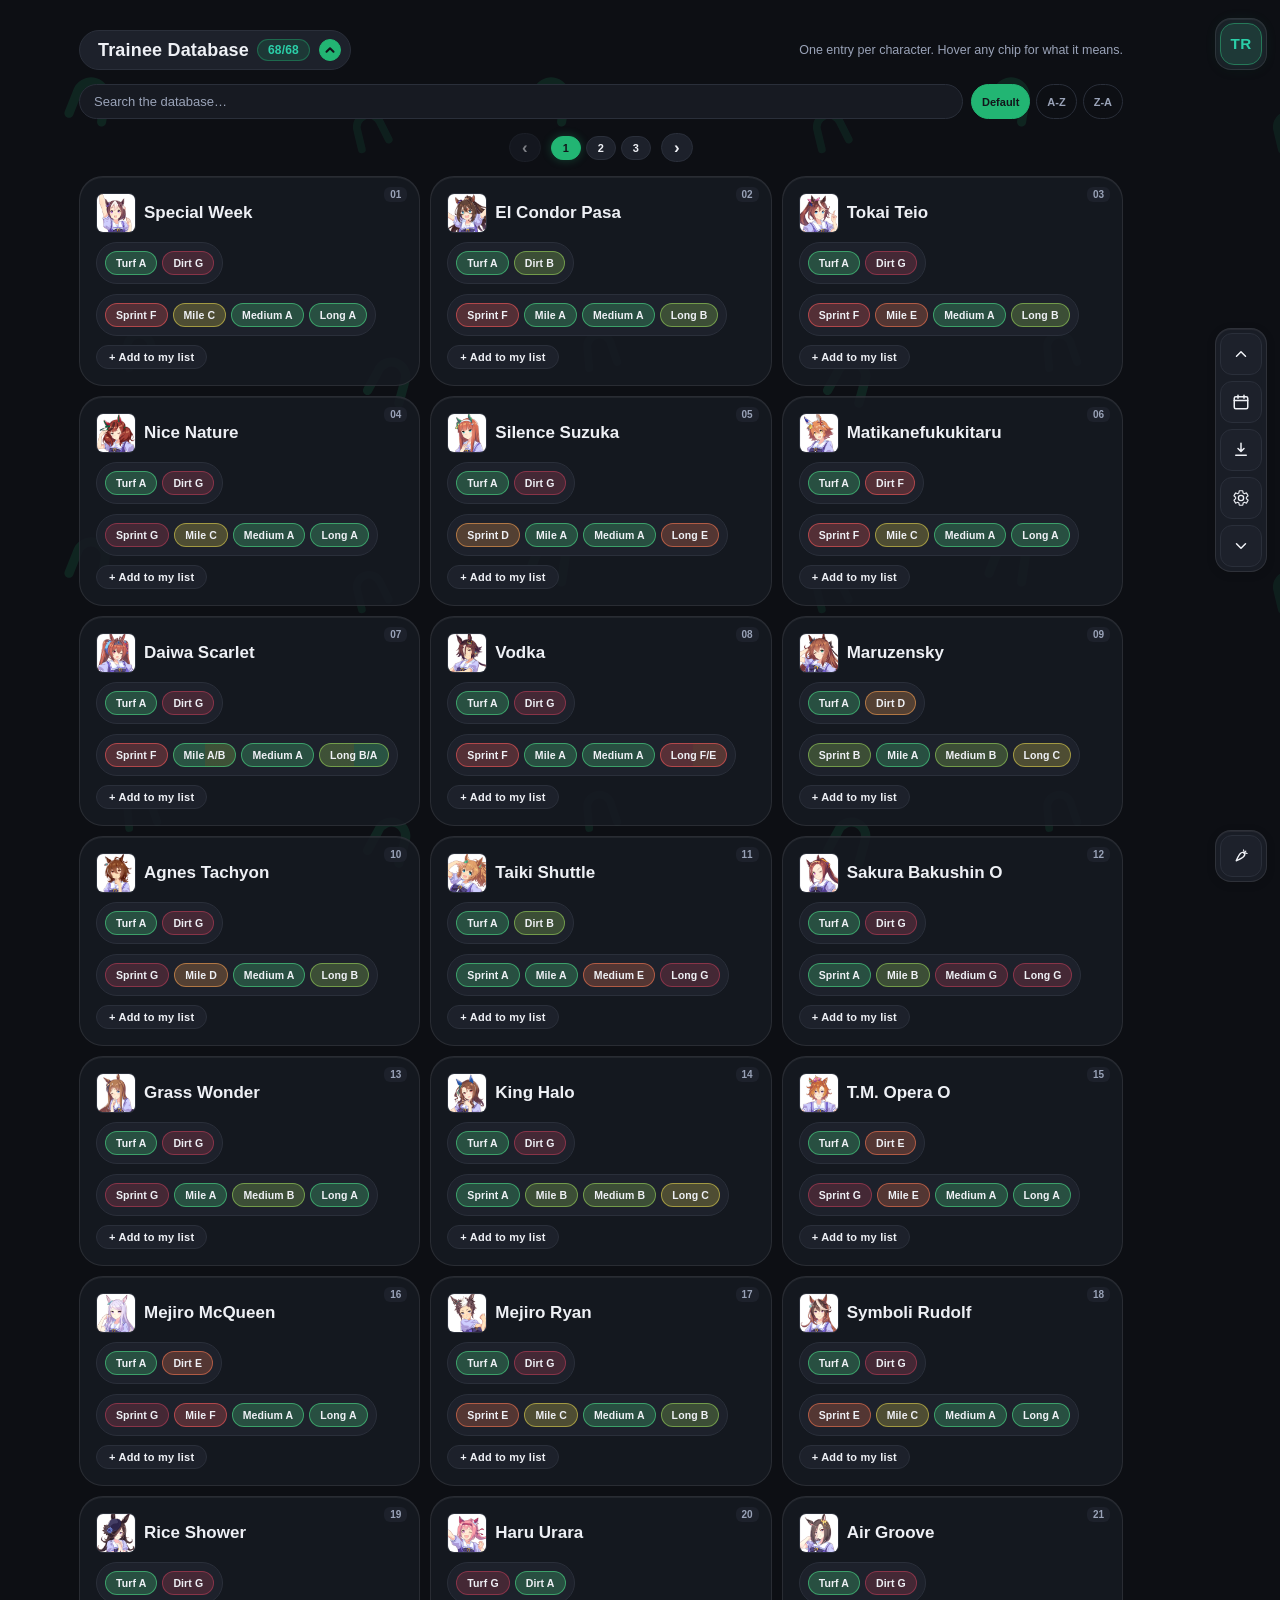
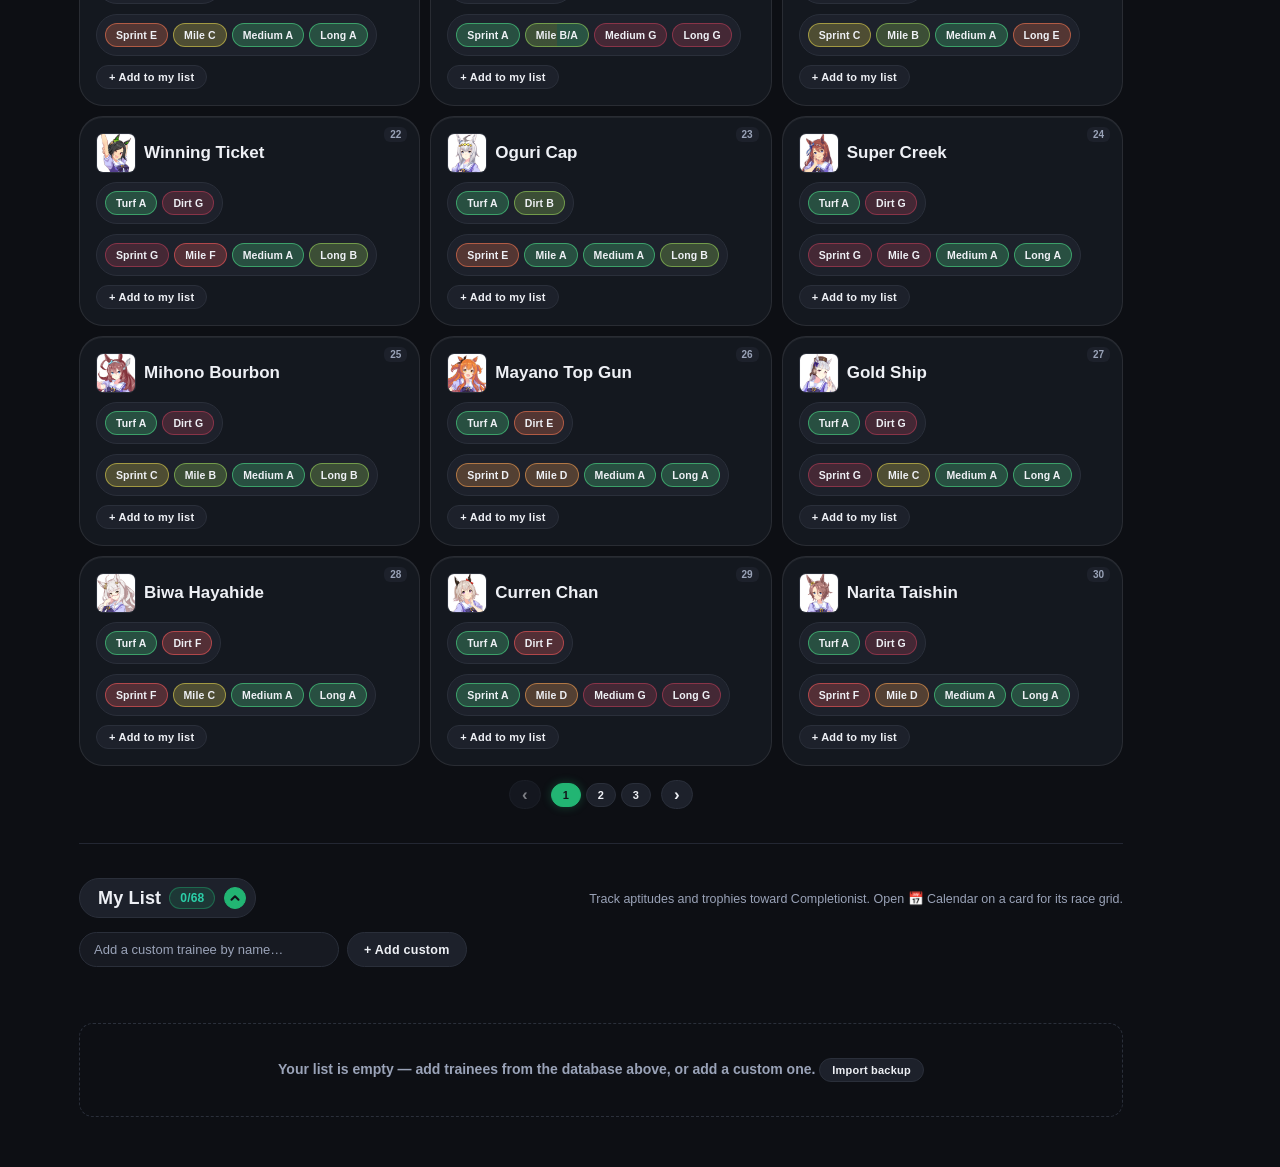
==== commit 054037dd: "v5.0-rp2" ====
--- a/preview/index.html
+++ b/preview/index.html
@@ -4,7 +4,7 @@
   <meta charset="UTF-8">
   <meta name="viewport" content="width=device-width, initial-scale=1.0">
   <meta name="description" content="Track Record - Track character aptitudes, distances, and trophy ledger for trainees.">
-  <meta http-equiv="Content-Security-Policy" content="default-src 'self'; script-src 'self'; style-src 'self' 'unsafe-inline' https://fonts.googleapis.com; font-src 'self' https://fonts.gstatic.com; img-src 'self' data: blob:; connect-src 'self'; object-src 'none'; base-uri 'self'; form-action 'self'; frame-ancestors 'self'; worker-src 'none'">
+  <meta http-equiv="Content-Security-Policy" content="default-src 'self'; script-src 'self' https://keepandroidopen.org; style-src 'self' 'unsafe-inline' https://fonts.googleapis.com; font-src 'self' https://fonts.gstatic.com; img-src 'self' data: blob:; connect-src 'self'; object-src 'none'; base-uri 'self'; form-action 'self'; frame-ancestors 'self'; worker-src 'none'">
   <!-- Note: frame-ancestors is ignored in <meta> CSP per spec; hosting must also send it as an HTTP header. -->
   <title>Track Record</title>
   <link rel="preconnect" href="https://fonts.googleapis.com">
@@ -43,6 +43,11 @@
     </div>
     <div class="topbar-actions">
       <nav class="rail-nav" aria-label="Main navigation">
+        <button class="btn rail-action" id="jump-top-btn" type="button" aria-label="Jump to top" data-tooltip="Jump to top">
+          <svg viewBox="0 0 24 24" fill="none" aria-hidden="true" xmlns="http://www.w3.org/2000/svg">
+            <path d="M6 15l6-6 6 6" stroke="currentColor" stroke-width="2" stroke-linecap="round" stroke-linejoin="round"/>
+          </svg>
+        </button>
         <button class="btn rail-action" id="rail-view-btn" type="button" aria-label="Calendar View" data-tooltip="Calendar View">
           <svg viewBox="0 0 24 24" fill="none" aria-hidden="true" xmlns="http://www.w3.org/2000/svg">
             <rect x="3" y="5" width="18" height="16" rx="2" stroke="currentColor" stroke-width="2"/>
@@ -129,6 +134,11 @@
           <button class="btn small settings-about-btn" id="about-btn">About Track Record</button>
         </div>
       </div>
+      <button class="btn rail-action" id="jump-bottom-btn" type="button" aria-label="Jump to bottom" data-tooltip="Jump to bottom">
+        <svg viewBox="0 0 24 24" fill="none" aria-hidden="true" xmlns="http://www.w3.org/2000/svg">
+          <path d="M6 9l6 6 6-6" stroke="currentColor" stroke-width="2" stroke-linecap="round" stroke-linejoin="round"/>
+        </svg>
+      </button>
     </div>
     <div class="rail-item-wrap carotene-wrap">
       <button class="btn rail-action" id="carotene-btn" type="button" aria-label="Carotene (coming soon)" data-tooltip="Carotene — coming soon" aria-expanded="false" aria-controls="carotene-panel">
@@ -216,7 +226,7 @@
       <button class="modal-close" id="about-close" aria-label="Close About">✕</button>
     </div>
     <div class="version-badge">
-      <div class="version-item"><span>Version</span><strong>v5.0-rp1</strong></div>
+      <div class="version-item"><span>Version</span><strong>v5.0-rp2</strong></div>
       <span class="version-divider" aria-hidden="true">|</span>
       <div class="version-item"><span>Database</span><strong>v2609a</strong></div>
     </div>
@@ -233,9 +243,11 @@
       </div>
       <div class="about-section about-links">
         <div class="about-section-label">More</div>
-        <p>Want to return to the stable build? Open the <a href="../">Main version <span>(current version: 4.3)</span></a>.</p>
+        <p>Want to return to the stable build? Open the <a href="../">Main version <span>(current version: 4.3.1)</span></a>.</p>
         <p class="about-credit">2026, Mujairkitten · Made with various AI tools · Not affiliated with Cygames.<br>Source code is licensed under GPL-3. Uma icons follow <a href="https://umamusume.com/fan-createdguide">Cygames' Fan Content Guide</a>.</p>
       </div>
+      <div id="kao-banner"></div>
+      <script src="https://keepandroidopen.org/banner.js?id=kao-banner&amp;size=mini"></script>
     </div>
   </div>
 </div>
--- a/preview/style.css
+++ b/preview/style.css
@@ -196,9 +196,8 @@
   justify-content: space-between;
   gap: 12px;
 }
-/* Topbar: 3-section "dock". Only the central section keeps pill chrome;
-   outer sections mirror its footprint (padding + border + radius) so all
-   three read as siblings even without a background. */
+/* Topbar: 3-section "dock". All three sections share pill chrome
+   (padding + border + radius + glass background) so they read as siblings. */
 .topbar-inner > .brand,
 .topbar-inner > .topbar-actions,
 .topbar-inner > .carotene-wrap {
@@ -214,13 +213,15 @@
   box-sizing: border-box;
 }
 .topbar-inner > .topbar-actions,
-.topbar-inner > .brand {
+.topbar-inner > .brand,
+.topbar-inner > .carotene-wrap {
   background: color-mix(in srgb, var(--panel-2) 80%, transparent);
   border-color: var(--glass-border);
   box-shadow: var(--glass-highlight), 0 2px 10px rgba(0, 0, 0, .12);
 }
 body.light .topbar-inner > .topbar-actions,
-body.light .topbar-inner > .brand {
+body.light .topbar-inner > .brand,
+body.light .topbar-inner > .carotene-wrap {
   box-shadow: 0 1px 3px rgba(0, 0, 0, .08), inset 0 1px 0 rgba(255, 255, 255, .7);
 }
 .brand {
@@ -339,12 +340,6 @@
   width: 18px;
   height: 18px;
   flex: 0 0 18px;
-}
-.carotene-wrap {
-  width: 42px;
-  height: 42px;
-  display: grid;
-  place-items: center;
 }
 #settings-btn,
 .settings-wrap > #settings-btn {
@@ -1990,6 +1985,24 @@
 .about-credit a {
   color: var(--ink-dim);
 }
+#kao-banner {
+  margin-top: 13px;
+}
+#kao-banner:empty {
+  display: none;
+}
+/* Campaign banner keeps its own link presentation: hardcoded white,
+   immune to app themes and accent changes. ID scope + !important
+   outranks both the banner's plain rules and .about-text a. */
+#kao-banner .kao-banner a,
+#kao-banner .kao-banner a:visited {
+  color: #fff !important;
+  text-decoration: none !important;
+}
+#kao-banner .kao-banner a:hover {
+  color: #fff !important;
+  text-decoration: underline !important;
+}
 .about-text p:last-child {
   margin-bottom: 0;
 }
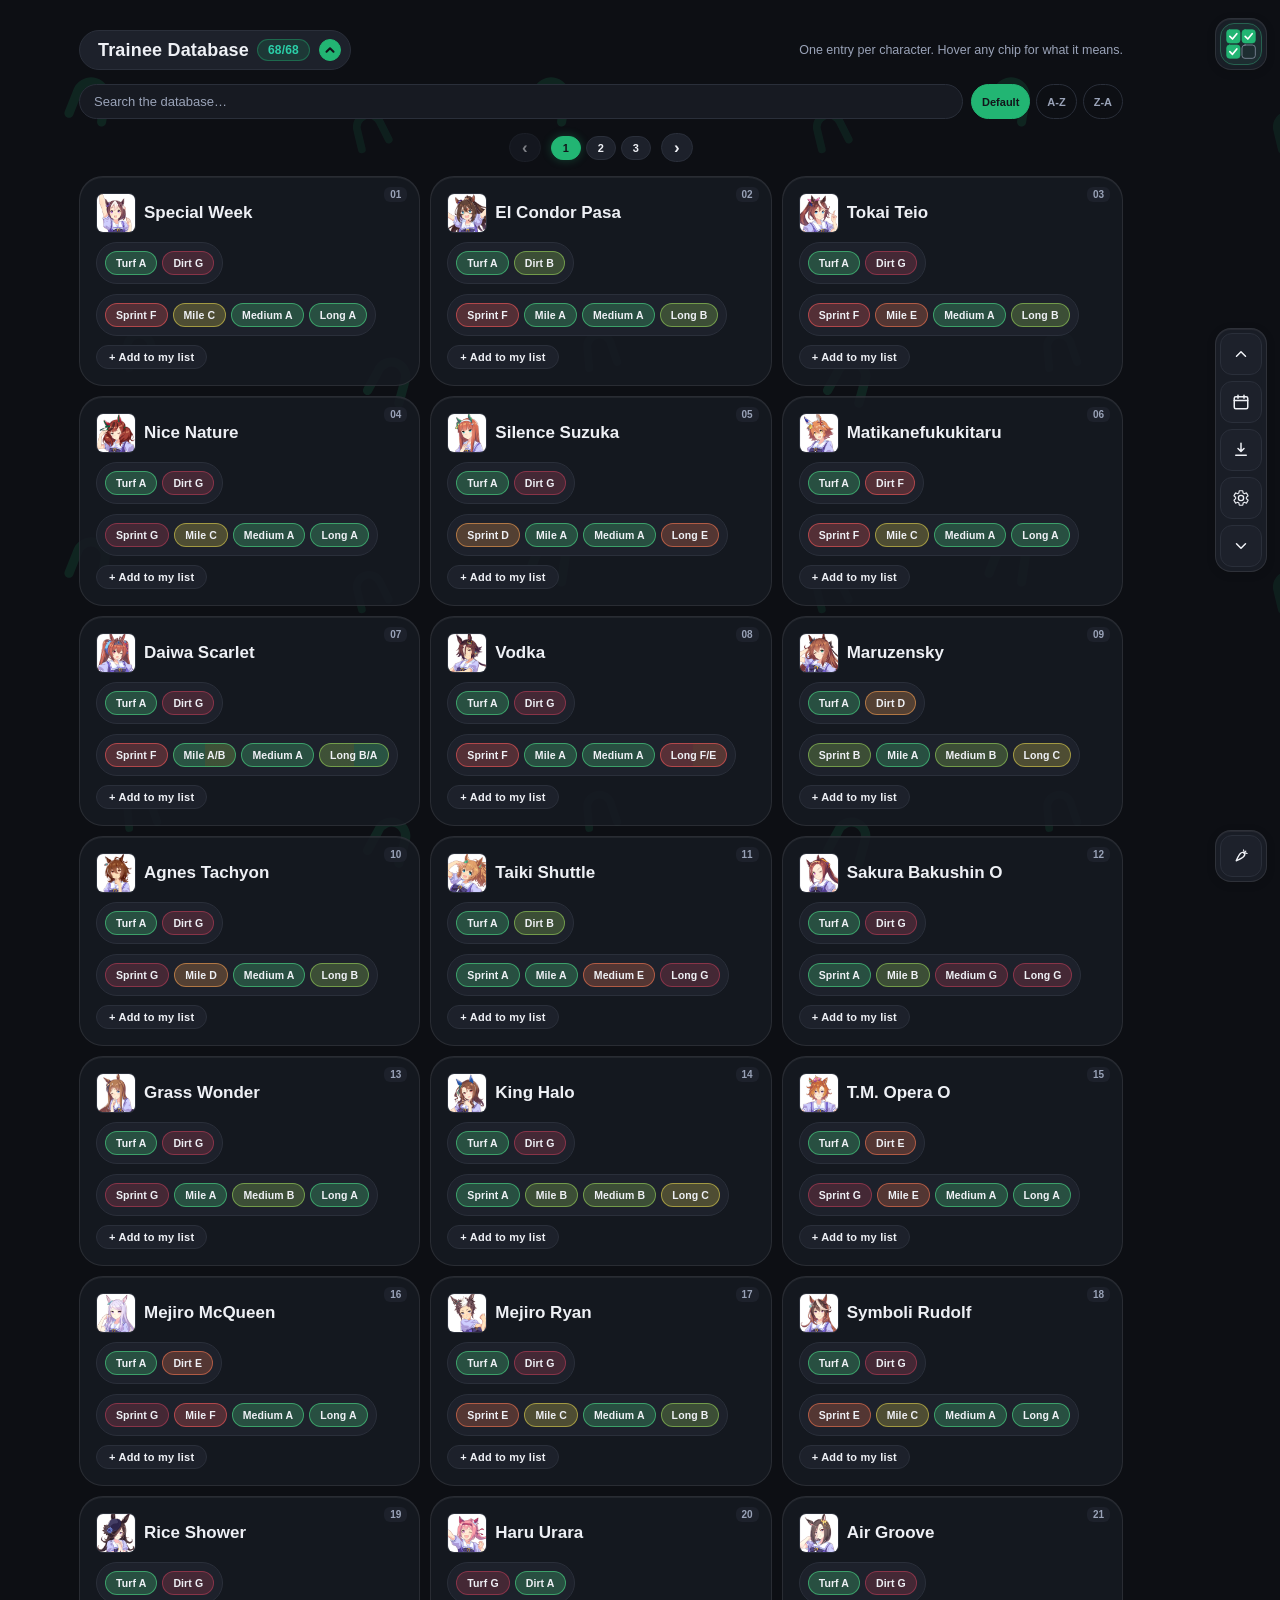
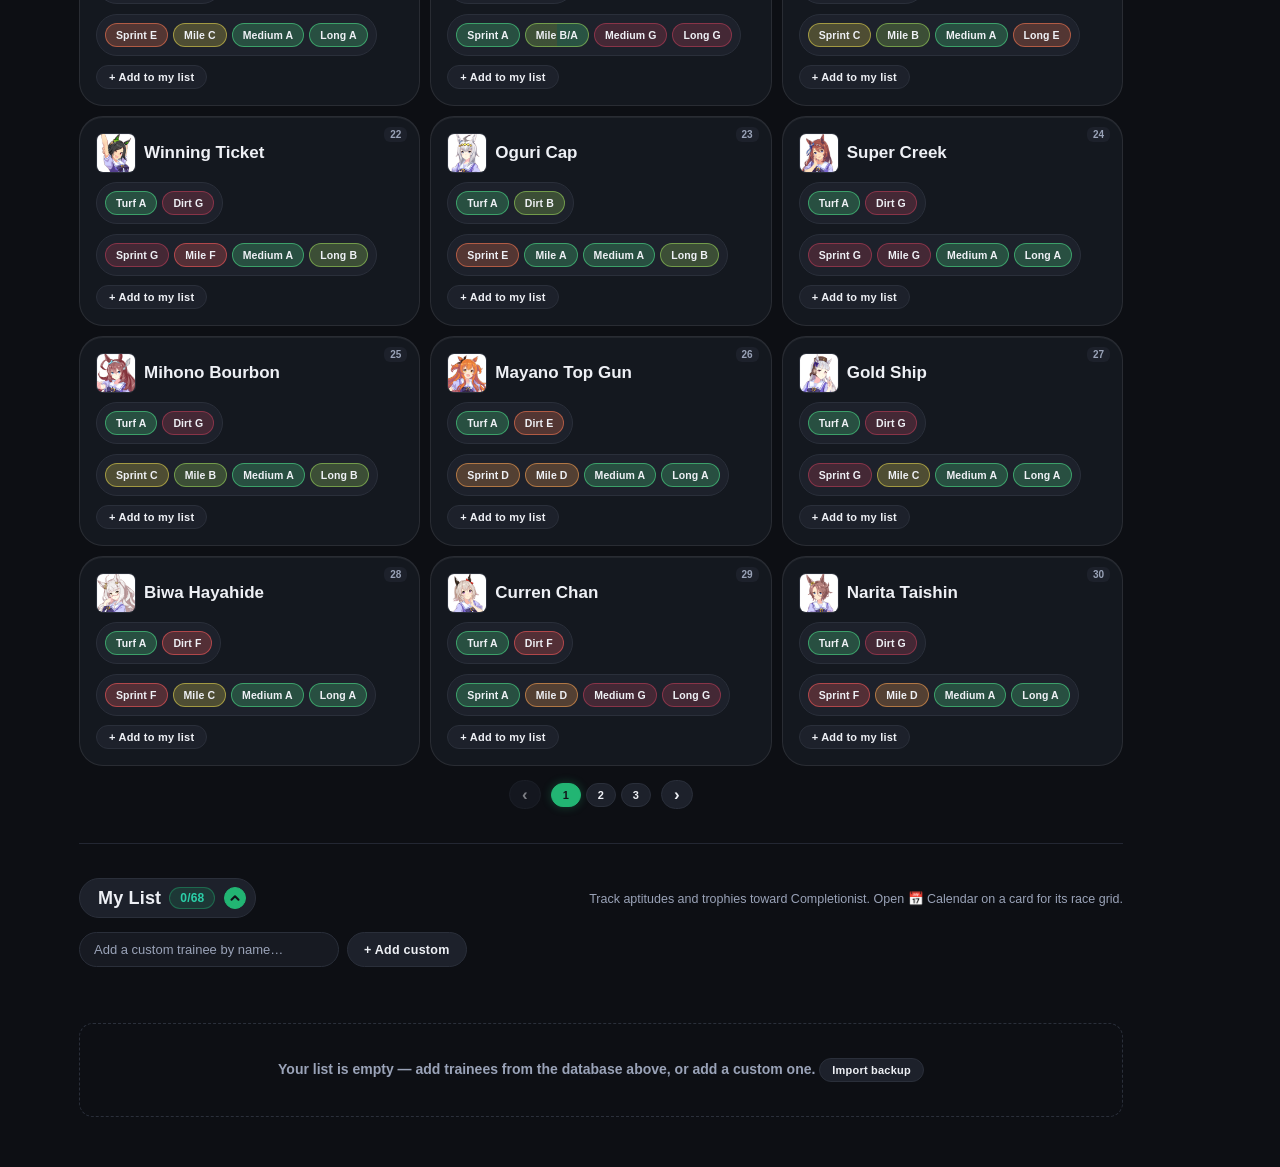
==== commit 379b18ea: "v5.0-rp3" ====
--- a/preview/index.html
+++ b/preview/index.html
@@ -10,7 +10,7 @@
   <link rel="preconnect" href="https://fonts.googleapis.com">
   <link rel="preconnect" href="https://fonts.gstatic.com" crossorigin>
   <link href="https://fonts.googleapis.com/css2?family=Quicksand:wght@400;500;600;700&display=swap" rel="stylesheet">
-  <link rel="icon" type="image/png" href="../favicon.png">
+  <link rel="icon" type="image/svg+xml" href="../favicon.svg">
   <link rel="stylesheet" href="style.css">
 </head>
 <body>
@@ -35,8 +35,16 @@
   <div class="wrap topbar-inner">
     <div class="brand">
       <h1>
-        <svg class="brand-mark" viewBox="0 0 42 42" aria-hidden="true" xmlns="http://www.w3.org/2000/svg">
-          <text x="50%" y="50%" dy=".35em" text-anchor="middle">TR</text>
+        <svg class="brand-mark" viewBox="0 0 120 120" aria-hidden="true" xmlns="http://www.w3.org/2000/svg">
+          <g fill="none" stroke-linecap="round" stroke-linejoin="round">
+            <rect x="17" y="17" width="40" height="40" rx="9" fill="var(--accent)" stroke="var(--accent)" stroke-width="2"/>
+            <path d="M26.5 37l8 8 13-16" stroke="#fff" stroke-width="5"/>
+            <rect x="63" y="17" width="40" height="40" rx="9" fill="var(--accent)" stroke="var(--accent)" stroke-width="2"/>
+            <path d="M72.5 37l8 8 13-16" stroke="#fff" stroke-width="5"/>
+            <rect x="17" y="63" width="40" height="40" rx="9" fill="var(--accent)" stroke="var(--accent)" stroke-width="2"/>
+            <path d="M26.5 83l8 8 13-16" stroke="#fff" stroke-width="5"/>
+            <rect x="63" y="63" width="40" height="40" rx="9" fill="none" stroke="var(--ink-dim)" stroke-width="2"/>
+          </g>
         </svg>
         <span class="sr-only">Track Record</span>
       </h1>
@@ -226,7 +234,7 @@
       <button class="modal-close" id="about-close" aria-label="Close About">✕</button>
     </div>
     <div class="version-badge">
-      <div class="version-item"><span>Version</span><strong>v5.0-rp2</strong></div>
+      <div class="version-item"><span>Version</span><strong>v5.0-rp3</strong></div>
       <span class="version-divider" aria-hidden="true">|</span>
       <div class="version-item"><span>Database</span><strong>v2609a</strong></div>
     </div>
--- a/preview/style.css
+++ b/preview/style.css
@@ -236,20 +236,16 @@
   align-items: center;
   justify-content: center;
   margin: 0;
-  border: 1px solid color-mix(in srgb, var(--accent) 55%, var(--line));
+  border: 1px solid color-mix(in srgb, var(--accent) 38%, var(--line));
   border-radius: 14px;
-  background: color-mix(in srgb, var(--accent) 16%, var(--panel-2));
+  background: color-mix(in srgb, var(--accent) 8%, var(--panel-2));
   color: var(--accent2);
-  box-shadow: 0 0 16px rgba(var(--accent-rgb), .14);
+  box-shadow: 0 0 8px rgba(var(--accent-rgb), .07);
 }
 .brand-mark {
   width: 42px;
   height: 42px;
   fill: currentColor;
-  font-family: "Quicksand", sans-serif;
-  font-weight: 800;
-  font-size: 16px;
-  letter-spacing: .02em;
 }
 .sr-only {
   position: absolute;
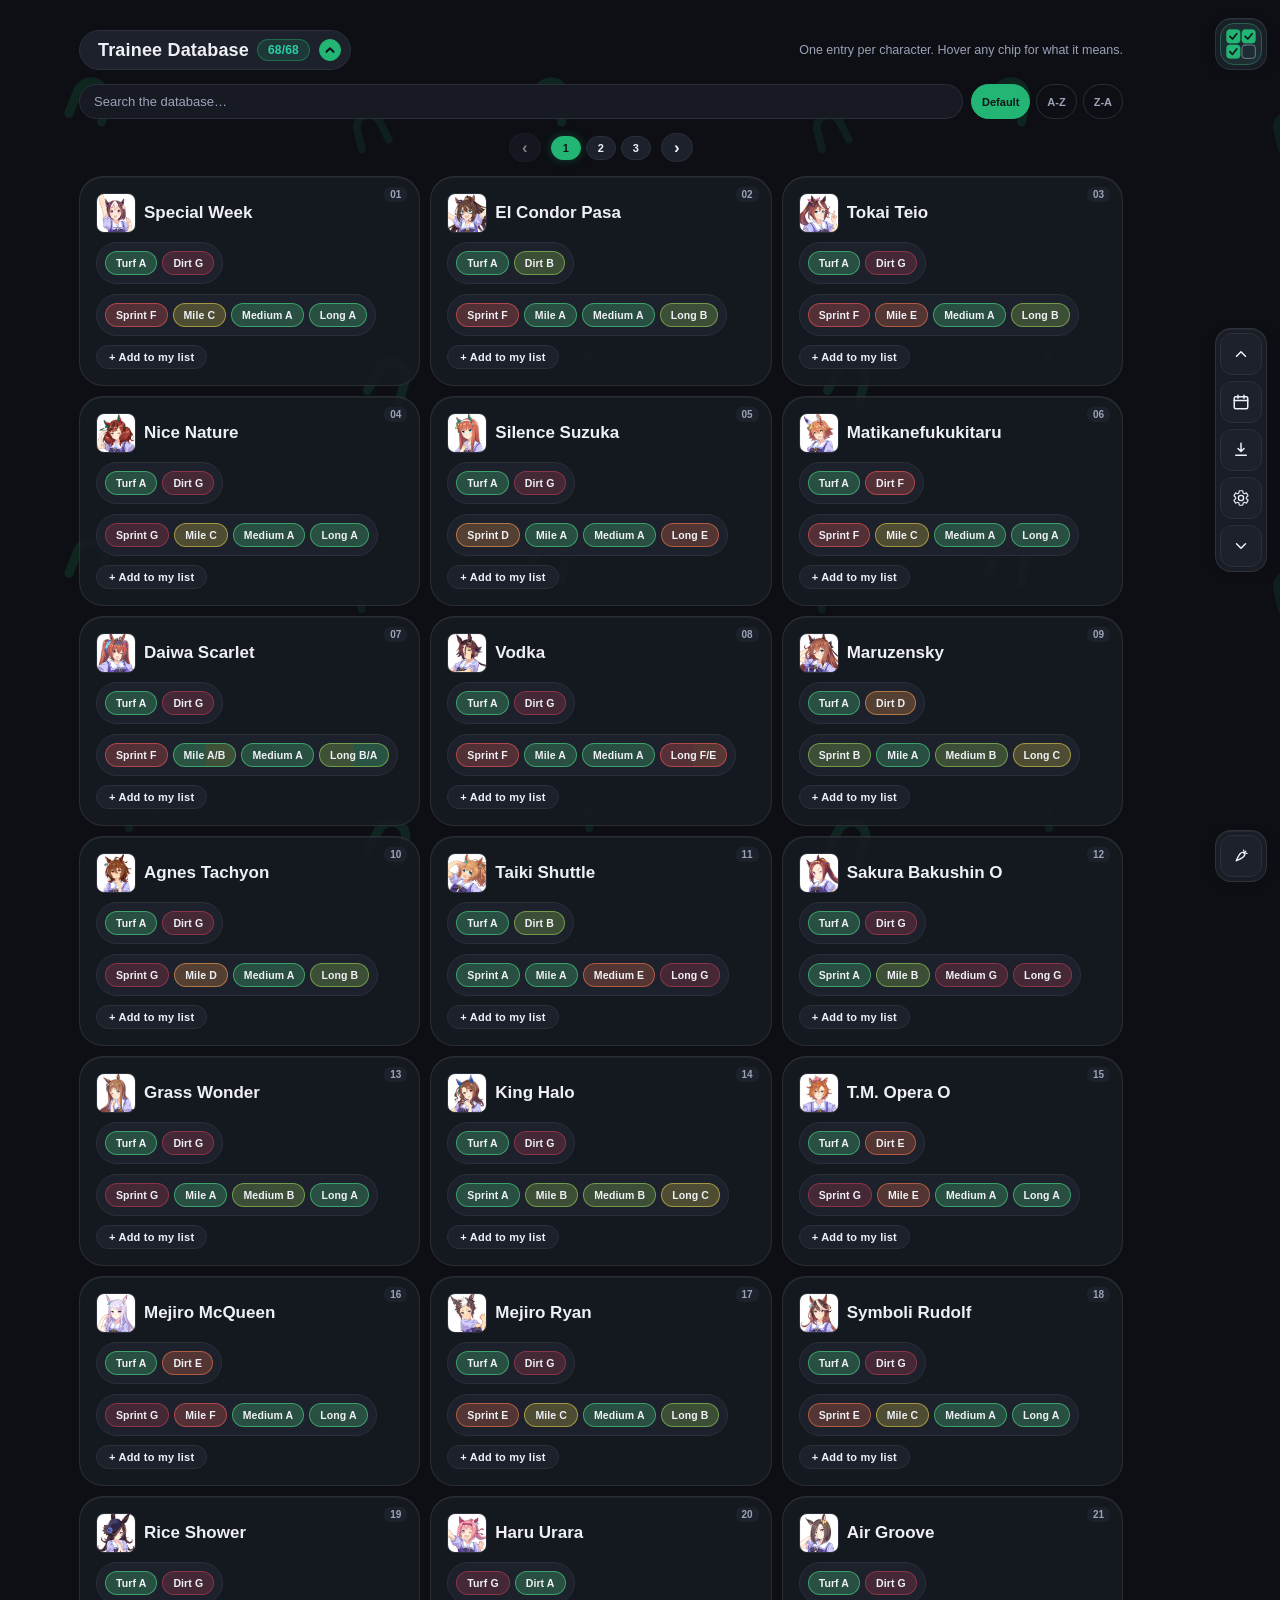
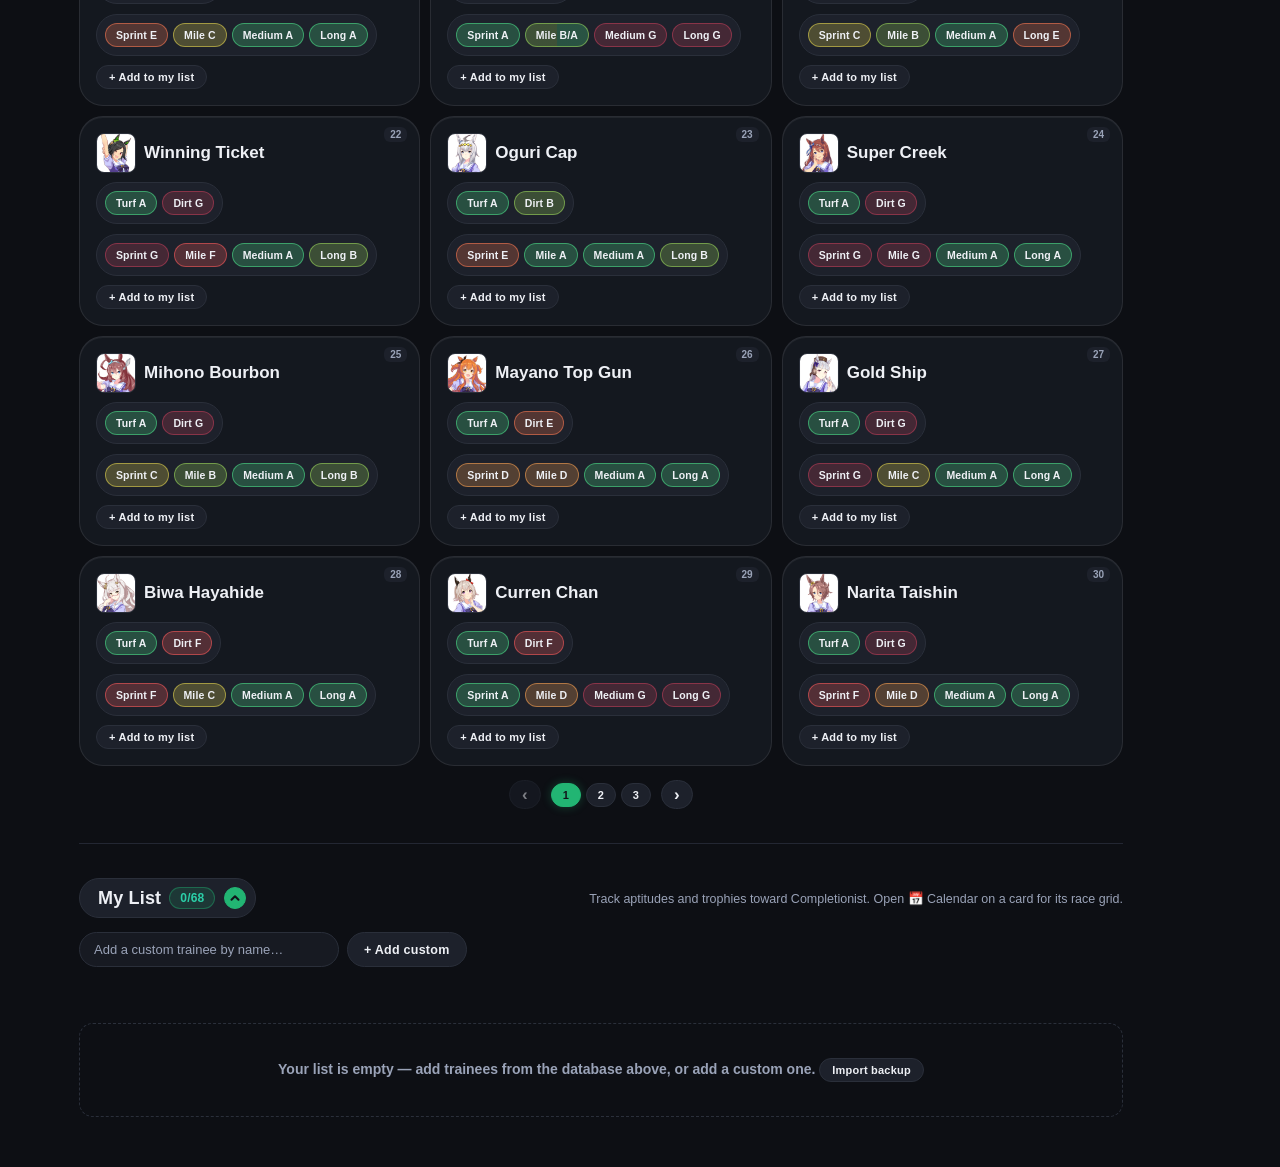
==== commit 0445e774: "v5.0" ====
--- a/preview/index.html
+++ b/preview/index.html
@@ -4,8 +4,10 @@
   <meta charset="UTF-8">
   <meta name="viewport" content="width=device-width, initial-scale=1.0">
   <meta name="description" content="Track Record - Track character aptitudes, distances, and trophy ledger for trainees.">
-  <meta http-equiv="Content-Security-Policy" content="default-src 'self'; script-src 'self' https://keepandroidopen.org; style-src 'self' 'unsafe-inline' https://fonts.googleapis.com; font-src 'self' https://fonts.gstatic.com; img-src 'self' data: blob:; connect-src 'self'; object-src 'none'; base-uri 'self'; form-action 'self'; frame-ancestors 'self'; worker-src 'none'">
-  <!-- Note: frame-ancestors is ignored in <meta> CSP per spec; hosting must also send it as an HTTP header. -->
+  <meta http-equiv="Content-Security-Policy" content="default-src 'self'; script-src 'self'; style-src 'self' 'unsafe-inline' https://fonts.googleapis.com; font-src 'self' https://fonts.gstatic.com; img-src 'self' data: blob:; connect-src 'self'; object-src 'none'; base-uri 'self'; form-action 'self'; frame-ancestors 'self'; worker-src 'none'">
+  <!-- Note: the KAO countdown banner is vendored locally (../kao-banner.js), so
+       script-src needs no third-party host. frame-ancestors is ignored in
+       <meta> CSP per spec; hosting must also send it as an HTTP header. -->
   <title>Track Record</title>
   <link rel="preconnect" href="https://fonts.googleapis.com">
   <link rel="preconnect" href="https://fonts.gstatic.com" crossorigin>
@@ -38,11 +40,11 @@
         <svg class="brand-mark" viewBox="0 0 120 120" aria-hidden="true" xmlns="http://www.w3.org/2000/svg">
           <g fill="none" stroke-linecap="round" stroke-linejoin="round">
             <rect x="17" y="17" width="40" height="40" rx="9" fill="var(--accent)" stroke="var(--accent)" stroke-width="2"/>
-            <path d="M26.5 37l8 8 13-16" stroke="#fff" stroke-width="5"/>
+            <path d="M26.5 37l8 8 13-16" class="brand-check" stroke-width="5"/>
             <rect x="63" y="17" width="40" height="40" rx="9" fill="var(--accent)" stroke="var(--accent)" stroke-width="2"/>
-            <path d="M72.5 37l8 8 13-16" stroke="#fff" stroke-width="5"/>
+            <path d="M72.5 37l8 8 13-16" class="brand-check" stroke-width="5"/>
             <rect x="17" y="63" width="40" height="40" rx="9" fill="var(--accent)" stroke="var(--accent)" stroke-width="2"/>
-            <path d="M26.5 83l8 8 13-16" stroke="#fff" stroke-width="5"/>
+            <path d="M26.5 83l8 8 13-16" class="brand-check" stroke-width="5"/>
             <rect x="63" y="63" width="40" height="40" rx="9" fill="none" stroke="var(--ink-dim)" stroke-width="2"/>
           </g>
         </svg>
@@ -234,28 +236,28 @@
       <button class="modal-close" id="about-close" aria-label="Close About">✕</button>
     </div>
     <div class="version-badge">
-      <div class="version-item"><span>Version</span><strong>v5.0-rp3</strong></div>
+      <div class="version-item"><span>Version</span><strong>v5.0</strong></div>
       <span class="version-divider" aria-hidden="true">|</span>
       <div class="version-item"><span>Database</span><strong>v2609a</strong></div>
     </div>
     <div class="about-text">
       <div class="about-section">
         <div class="about-section-label">Data</div>
-        <p>Character aptitudes are consolidated from the Umamusume Wiki trainee tables across all Global costumes.</p>
-        <p>The race calendar includes 152 G1-G3 races. Out-of-Bond is for custom trophies without a fixed date.</p>
+        <p>Character aptitudes are from various sources, including <a href="https://umamusu.wiki/Main_Page" rel="noopener noreferrer">Umamusume Wiki</a> and <a href="https://twitter.com/Umamusume_eng" rel="noopener noreferrer">official Global Twitter account of the game</a>.</p>
+        <p>The race calendar includes 152 G1-G3 races. Out-of-Bond is for custom trophies without a fixed date, or any custom objectives.</p>
         <p>A trophy is a race on a trainee's list — check it off when completed.</p>
       </div>
       <div class="about-section">
         <div class="about-section-label">Privacy &amp; backup</div>
-        <p>Your list stays private in this browser. Use <strong>Backup</strong> to move it between sessions or devices.</p>
+        <p>Your list stays private in this browser. Use <strong>Backup</strong> function to move it between sessions or devices.</p>
       </div>
       <div class="about-section about-links">
         <div class="about-section-label">More</div>
-        <p>Want to return to the stable build? Open the <a href="../">Main version <span>(current version: 4.3.1)</span></a>.</p>
-        <p class="about-credit">2026, Mujairkitten · Made with various AI tools · Not affiliated with Cygames.<br>Source code is licensed under GPL-3. Uma icons follow <a href="https://umamusume.com/fan-createdguide">Cygames' Fan Content Guide</a>.</p>
+        <p>Want to return to the stable build? Open the <a href="../">Main version <span>(current version: 5.0)</span></a>.</p>
+        <p class="about-credit">2026, Mujairkitten · Made with various AI tools · Not affiliated with Cygames.<br>Source code is licensed under GPL-3. Uma icons follow <a href="https://umamusume.com/fan-createdguide" rel="noopener noreferrer">Cygames' Fan Content Guide</a>.</p>
       </div>
       <div id="kao-banner"></div>
-      <script src="https://keepandroidopen.org/banner.js?id=kao-banner&amp;size=mini"></script>
+      <script src="../kao-banner.js?id=kao-banner&amp;size=mini"></script>
     </div>
   </div>
 </div>
@@ -280,6 +282,7 @@
     </div>
     <div id="backup-import-panel" style="display:none;" role="tabpanel" aria-labelledby="backup-tab-import">
       <textarea class="backup-textarea" id="backup-import-text" placeholder="Paste your exported JSON here…" spellcheck="false" aria-label="Pasted backup JSON"></textarea>
+      <div class="backup-error" id="backup-import-error" role="alert" hidden></div>
       <div class="backup-import-actions">
         <button class="btn small" id="backup-import-text-btn">Import pasted list</button>
         <label class="btn small" for="backup-import-file">Import from file</label>
--- a/preview/style.css
+++ b/preview/style.css
@@ -131,8 +131,19 @@
 .cal-tab-btn.active:focus-visible,
 .sort-btn.active:focus-visible,
 .db-pagination .page-number.active:focus-visible,
-.nav-pos-btn.active:focus-visible,
+.nav-pos-btn.active:focus-visible {
+  outline-color: #12141a;
+}
+body.light .cal-tab-btn.active:focus-visible,
+body.light .sort-btn.active:focus-visible,
+body.light .db-pagination .page-number.active:focus-visible,
+body.light .nav-pos-btn.active:focus-visible {
+  outline-color: #fff;
+}
 .skip-link:focus-visible {
+  outline-color: #12141a;
+}
+body.light .skip-link:focus-visible {
   outline-color: #fff;
 }
 :focus-visible {
@@ -153,7 +164,7 @@
 }
 body.nav-top {
   padding-bottom: 0;
-  padding-top: var(--topbar-h, 70px);
+  padding-top: calc(var(--topbar-h, 70px) + env(safe-area-inset-top));
 }
 body.nav-top .topbar {
   top: 0;
@@ -247,6 +258,12 @@
   height: 42px;
   fill: currentColor;
 }
+.brand-check {
+  stroke: #12141a;
+}
+body.light .brand-check {
+  stroke: #fff;
+}
 .sr-only {
   position: absolute;
   width: 1px;
@@ -621,6 +638,10 @@
   white-space: nowrap;
   border: 0;
 }
+label.btn:focus-within {
+  outline: 2px solid var(--accent2);
+  outline-offset: 2px;
+}
 section.block {
   margin: 30px 0;
   isolation: isolate;
@@ -978,16 +999,16 @@
 }
 .trophy-item input[type=checkbox] {
   accent-color: var(--accent);
-  width: 20px;
-  height: 20px;
+  width: 24px;
+  height: 24px;
   flex-shrink: 0;
-  margin: 2px;
+  margin: 0;
 }
 /* Only the race-name span (the first direct span sibling) gets the
    completed look. Mini-tags, dates, and icons stay crisp. */
 .trophy-item.checked > span:first-of-type {
   text-decoration: line-through;
-  color: var(--ink-faint);
+  color: var(--ink-dim);
 }
 .trophy-item .rm {
   margin-left: auto;
@@ -1001,7 +1022,8 @@
   min-width: 24px;
   min-height: 24px;
 }
-.trophy-item .rm:hover {
+.trophy-item .rm:hover,
+.trophy-item .rm:focus-visible {
   color: var(--f-text);
 }
 .add-trophy {
@@ -1119,11 +1141,10 @@
   align-items: center;
   justify-content: center;
 }
-.db-card .trainee-icon {
-  border-radius: 7px;
-}
-.mycard .trainee-icon {
-  border-radius: 5px;
+.db-card .trainee-icon,
+.mycard .trainee-icon,
+.cal-trainee-card .trainee-icon {
+  border-radius: 8px;
 }
 .trainee-icon img {
   width: 100%;
@@ -1150,6 +1171,7 @@
   border-radius: 12px;
   padding: 10px 12px;
   width: 220px;
+  max-width: calc(100vw - 32px);
   font-size: 11.5px;
   font-weight: 500;
   line-height: 1.4;
@@ -1197,6 +1219,12 @@
 body.nav-bottom .toast-region {
   bottom: calc(var(--topbar-h, 70px) + 16px + env(safe-area-inset-bottom));
 }
+body.nav-left .toast-region {
+  left: calc(50% + 39px);
+}
+body.nav-right .toast-region {
+  left: calc(50% - 39px);
+}
 body.light .toast {
   box-shadow: 0 6px 20px rgba(0, 0, 0, .14);
 }
@@ -1283,9 +1311,6 @@
   flex-shrink: 0;
   display: flex;
   align-items: flex-start;
-}
-.cal-trainee-card .trainee-icon {
-  border-radius: 7px;
 }
 .cal-trainee-card-right {
   flex: 1;
@@ -1452,8 +1477,8 @@
   transition: border-color .12s ease, background .12s ease;
 }
 .cal-cell-empty {
-  background: transparent;
-  border-style: dashed;
+  background: color-mix(in srgb, var(--panel-2) 45%, transparent);
+  border: 1px dashed var(--line);
 }
 .cal-race-row:hover {
   background: rgba(var(--accent-rgb), .08);
@@ -1521,7 +1546,8 @@
   justify-content: center;
   cursor: pointer;
 }
-.cal-race-move:hover {
+.cal-race-move:hover,
+.cal-race-move:focus-visible {
   color: var(--accent2);
   border-color: var(--accent-dim);
 }
@@ -1552,10 +1578,10 @@
 }
 .cal-race-row input[type=checkbox] {
   accent-color: var(--accent);
-  width: 20px;
-  height: 20px;
+  width: 24px;
+  height: 24px;
   flex-shrink: 0;
-  margin: 2px;
+  margin: 0;
 }
 .cal-grade-tag {
   font-weight: 700;
@@ -1599,7 +1625,7 @@
 }
 .cal-race-row.done .cal-race-name {
   text-decoration: line-through;
-  opacity: .55;
+  color: var(--ink-dim);
 }
 .cal-oob-list {
   display: flex;
@@ -1775,7 +1801,8 @@
   min-height: 24px;
   flex-shrink: 0;
 }
-.cal-trainee-remove:hover {
+.cal-trainee-remove:hover,
+.cal-trainee-remove:focus-visible {
   color: var(--f-text);
 }
 .modal-overlay {
@@ -1862,7 +1889,7 @@
   min-width: 74px;
 }
 .version-item span {
-  color: var(--ink-faint);
+  color: var(--ink-dim);
   font-size: 10px;
   font-weight: 700;
   letter-spacing: .12em;
@@ -1910,6 +1937,19 @@
   gap: 8px;
   flex-wrap: wrap;
 }
+.backup-error {
+  font-size: 12px;
+  font-weight: 600;
+  color: var(--f-text);
+  background: color-mix(in srgb, var(--f) 12%, transparent);
+  border: 1px solid color-mix(in srgb, var(--f) 45%, transparent);
+  border-radius: 10px;
+  padding: 8px 12px;
+  margin-bottom: 10px;
+}
+.backup-error[hidden] {
+  display: none;
+}
 .backup-export-meta {
   font-size: 11px;
   font-weight: 600;
@@ -2035,6 +2075,9 @@
     backdrop-filter: none;
     -webkit-backdrop-filter: none;
     background: var(--faux-glass-bg); 
+  }
+  body.light .mycard, body.light .cal-trainee-card, body.light .cal-tool-box, body.light .modal-box {
+    background: var(--panel);
   }
 }
 @media (min-width: 721px) and (max-width: 1023px) {
@@ -2177,9 +2220,6 @@
   box-shadow: none;
   transform: none;
 }
-body.light .icon-btn {
-  padding: 8px 14px;
-}
 body.light .db-card,
 body.light .mycard,
 body.light .cal-trainee-card,
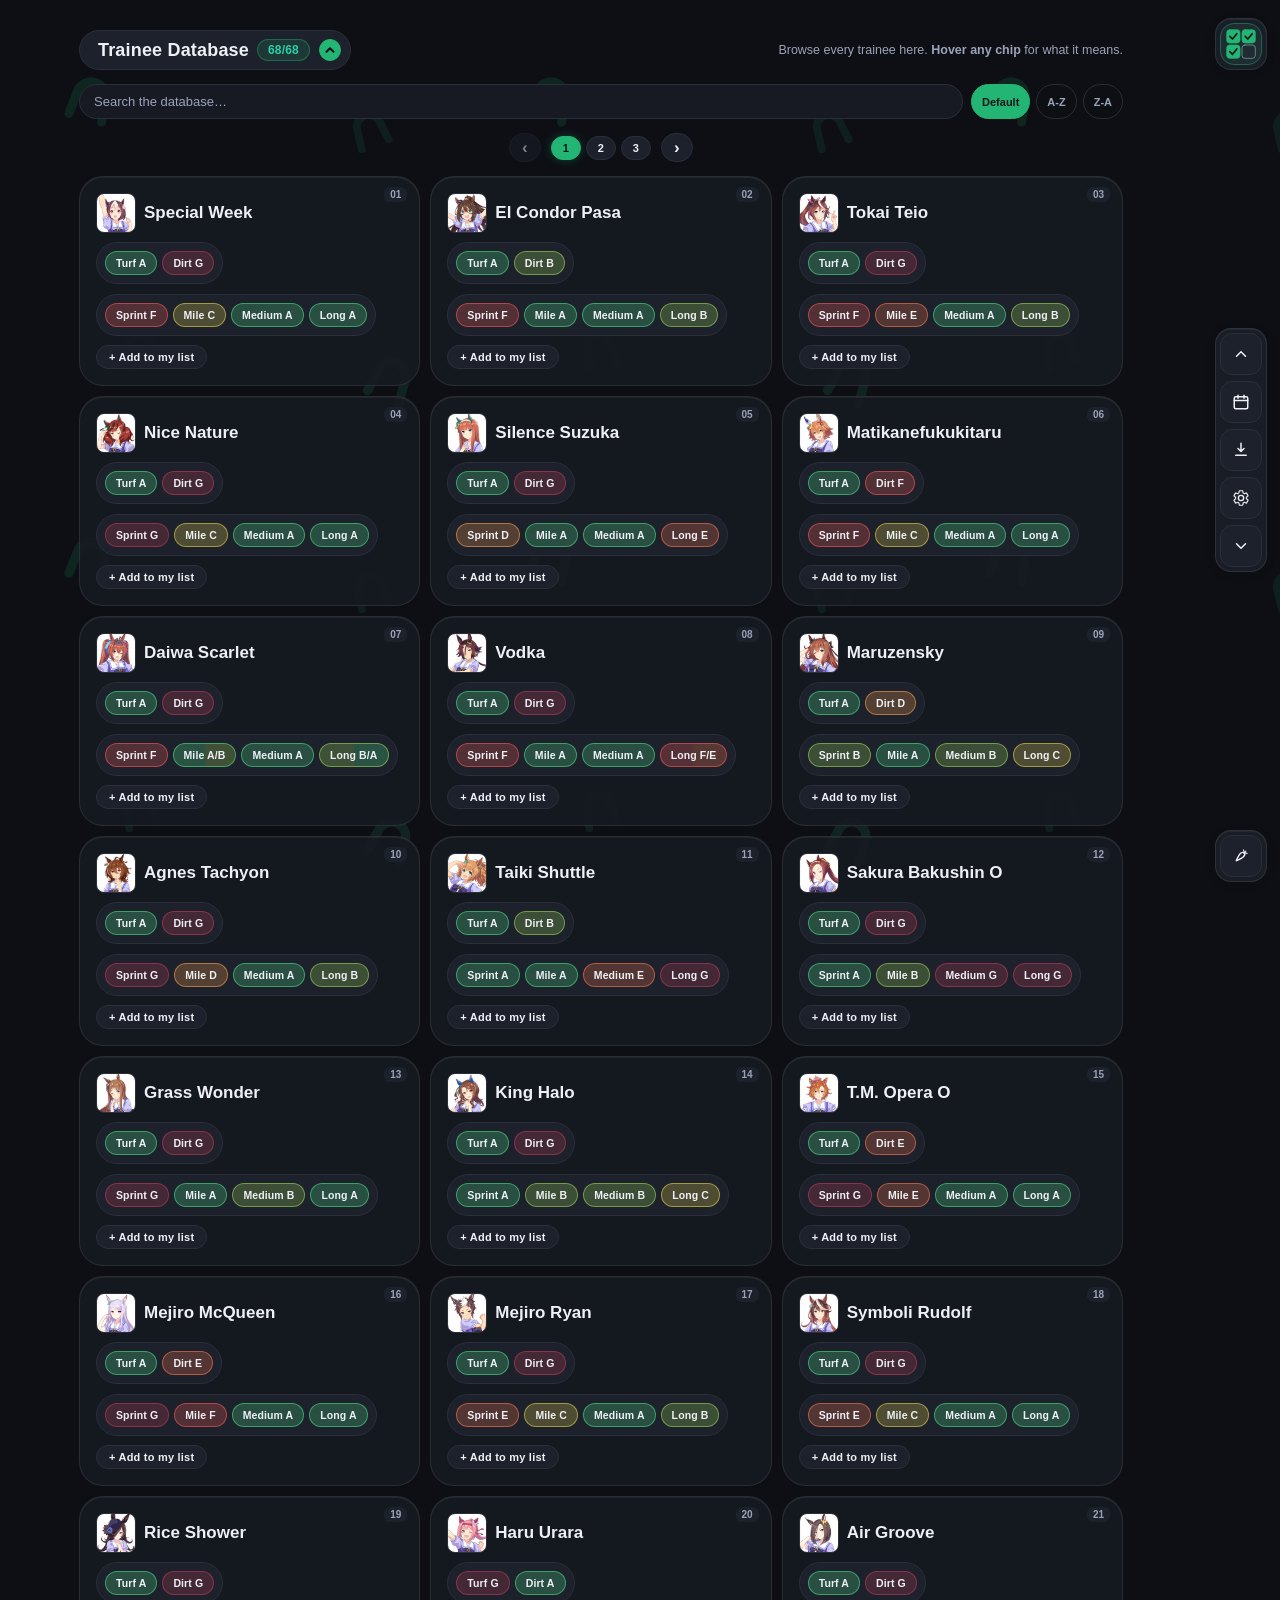
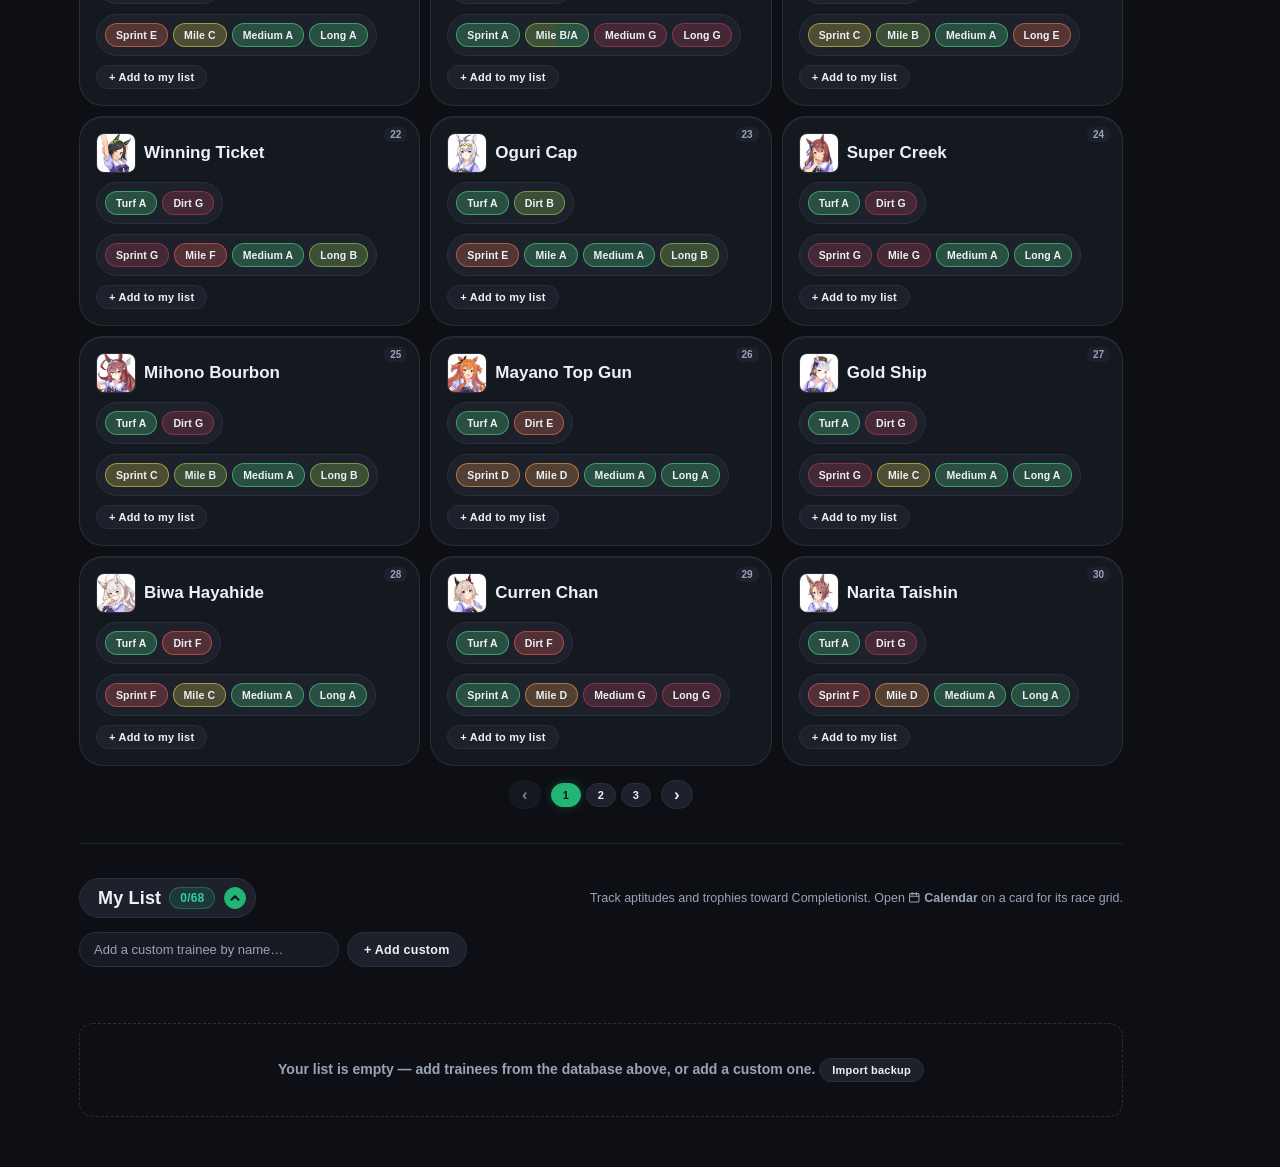
==== commit c5ef0ba0: "v5.0.1" ====
--- a/preview/index.html
+++ b/preview/index.html
@@ -180,7 +180,7 @@
           </span>
         </button>
       </h2>
-      <span class="desc">One entry per character. Hover any chip for what it means.</span>
+      <span class="desc">Browse every trainee here. <strong>Hover any chip</strong> for what it means.</span>
     </div>
     <div class="block-body open overflow-visible" id="db-block-body">
       <div class="search-row">
@@ -210,7 +210,7 @@
           </span>
         </button>
       </h2>
-      <span class="desc">Track aptitudes and trophies toward Completionist. Open <span aria-hidden="true">📅</span> Calendar on a card for its race grid.</span>
+      <span class="desc">Track aptitudes and trophies toward Completionist. Open <strong><svg class="text-icon" viewBox="0 0 24 24" fill="none" aria-hidden="true" xmlns="http://www.w3.org/2000/svg"><rect x="3" y="5" width="18" height="16" rx="2" stroke="currentColor" stroke-width="2"/><path d="M3 10H21M8 3V7M16 3V7" stroke="currentColor" stroke-width="2" stroke-linecap="round"/></svg> Calendar</strong> on a card for its race grid.</span>
     </div>
     <div class="block-body open overflow-visible" id="my-block-body">
       <div class="search-row" id="custom-trainee-row">
@@ -236,7 +236,7 @@
       <button class="modal-close" id="about-close" aria-label="Close About">✕</button>
     </div>
     <div class="version-badge">
-      <div class="version-item"><span>Version</span><strong>v5.0</strong></div>
+      <div class="version-item"><span>Version</span><strong>v5.0.1</strong></div>
       <span class="version-divider" aria-hidden="true">|</span>
       <div class="version-item"><span>Database</span><strong>v2609a</strong></div>
     </div>
@@ -253,7 +253,7 @@
       </div>
       <div class="about-section about-links">
         <div class="about-section-label">More</div>
-        <p>Want to return to the stable build? Open the <a href="../">Main version <span>(current version: 5.0)</span></a>.</p>
+        <p>Want to return to the stable build? Open the <a href="../">Main version <span>(current version: 5.0.1)</span></a>.</p>
         <p class="about-credit">2026, Mujairkitten · Made with various AI tools · Not affiliated with Cygames.<br>Source code is licensed under GPL-3. Uma icons follow <a href="https://umamusume.com/fan-createdguide" rel="noopener noreferrer">Cygames' Fan Content Guide</a>.</p>
       </div>
       <div id="kao-banner"></div>
--- a/preview/style.css
+++ b/preview/style.css
@@ -681,6 +681,18 @@
   color: var(--ink-dim);
   margin-left: auto;
 }
+/* Inline SVG sized to surrounding text (e.g. calendar glyph in labels). */
+.text-icon {
+  width: 1em;
+  height: 1em;
+  vertical-align: -0.15em;
+}
+/* Toggle-button glyph matches the chevron affordance next to it. */
+.inline-cal-toggle .text-icon {
+  width: 1.5em;
+  height: 1.5em;
+  vertical-align: -0.3em;
+}
 .block-collapse-btn {
   background: none;
   border: none;
